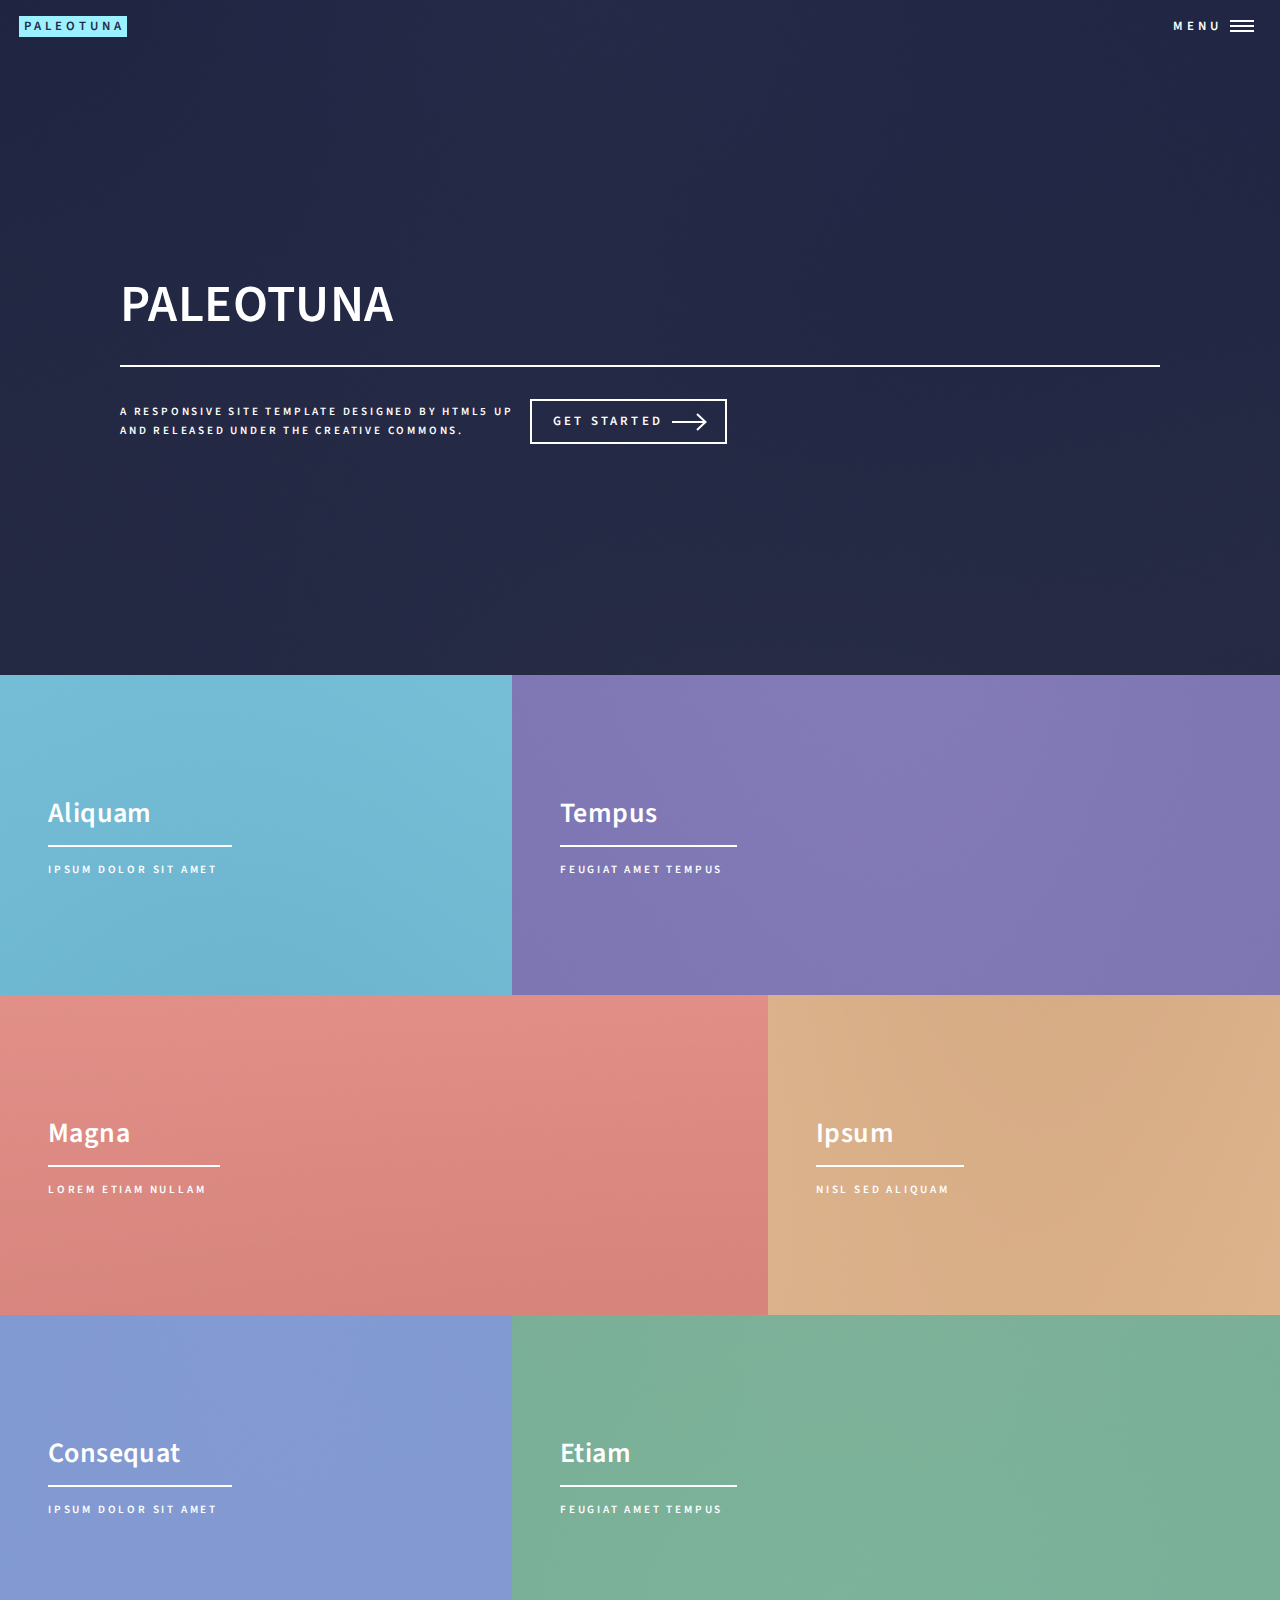
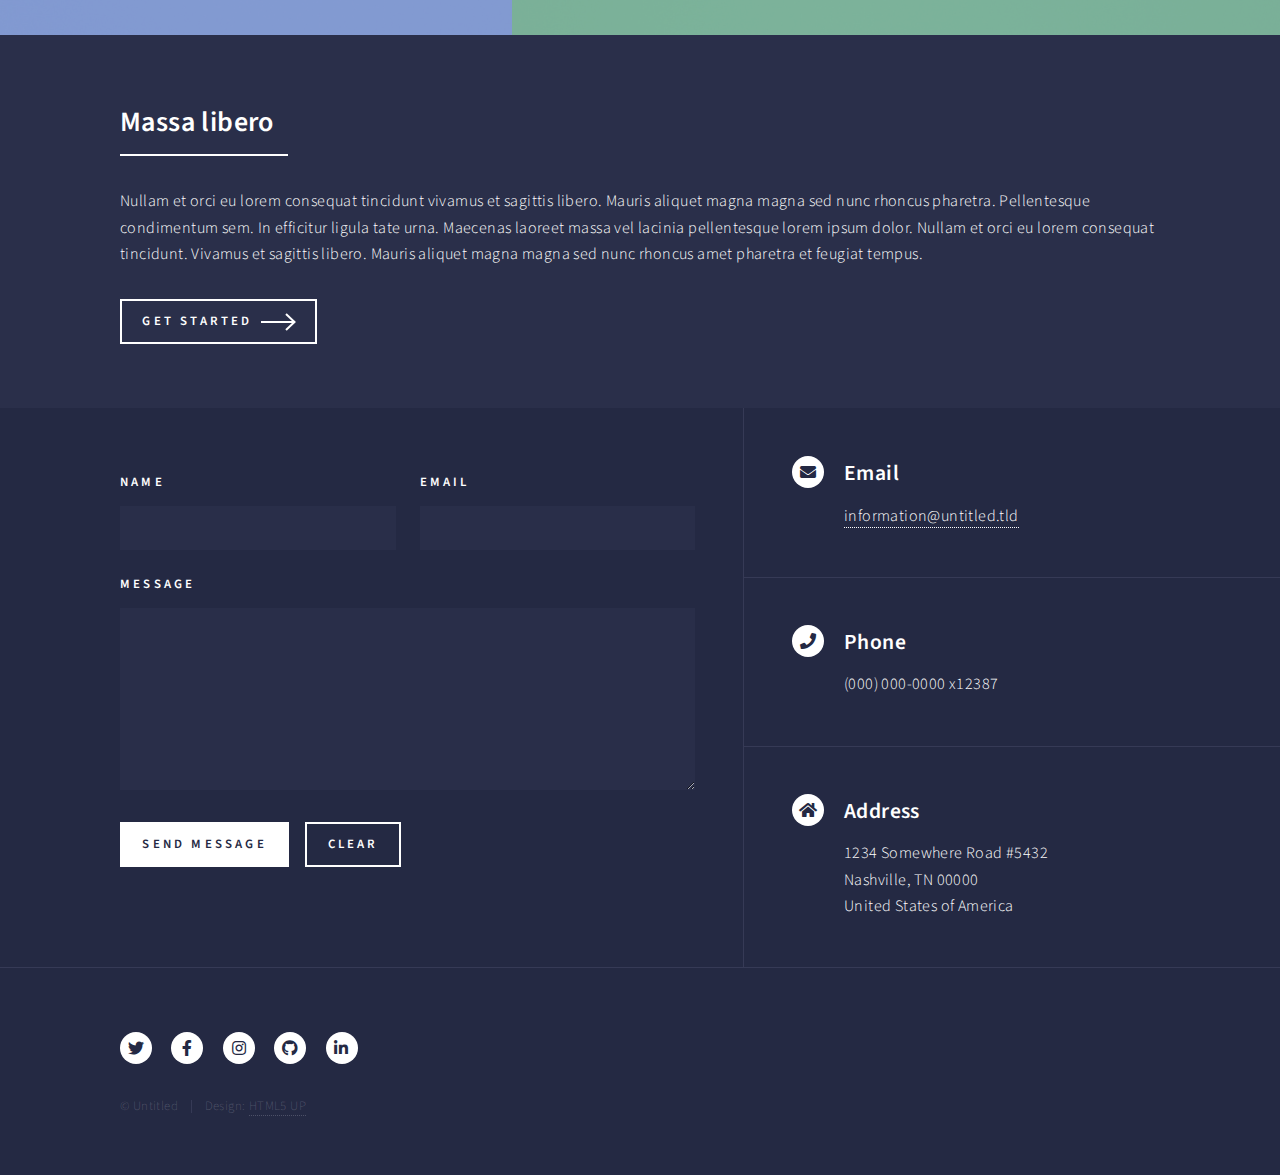
==== index.html @ f7eeaef0 "Init" ====
<!DOCTYPE HTML>
<!--
	Forty by HTML5 UP
	html5up.net | @ajlkn
	Free for personal and commercial use under the CCA 3.0 license (html5up.net/license)
-->
<html>
	<head>
		<title>Paleotuna</title>
		<meta charset="utf-8" />
		<meta name="viewport" content="width=device-width, initial-scale=1, user-scalable=no" />
		<link rel="stylesheet" href="assets/css/main.css" />
		<noscript><link rel="stylesheet" href="assets/css/noscript.css" /></noscript>
	</head>
	<body class="is-preload">

		<!-- Wrapper -->
			<div id="wrapper">

				<!-- Header -->
					<header id="header" class="alt">
						<a href="index.html" class="logo"><strong>Paleotuna</strong> </a>
						<nav>
							<a href="#menu">Menu</a>
						</nav>
					</header>

				<!-- Menu -->
					<nav id="menu">
						<ul class="links">
							<li><a href="index.html">Home</a></li>
							<li><a href="landing.html">Landing</a></li>
							<li><a href="generic.html">Generic</a></li>
							<li><a href="elements.html">Elements</a></li>
						</ul>
						<ul class="actions stacked">
							<li><a href="#" class="button primary fit">Get Started</a></li>
							<li><a href="#" class="button fit">Log In</a></li>
						</ul>
					</nav>

				<!-- Banner -->
					<section id="banner" class="major">
						<div class="inner">
							<header class="major">
								<h1>PALEOTUNA</h1>
							</header>
							<div class="content">
								<p>A responsive site template designed by HTML5 UP<br />
								and released under the Creative Commons.</p>
								<ul class="actions">
									<li><a href="#one" class="button next scrolly">Get Started</a></li>
								</ul>
							</div>
						</div>
					</section>

				<!-- Main -->
					<div id="main">

						<!-- One -->
							<section id="one" class="tiles">
								<article>
									<span class="image">
										<img src="images/pic01.jpg" alt="" />
									</span>
									<header class="major">
										<h3><a href="landing.html" class="link">Aliquam</a></h3>
										<p>Ipsum dolor sit amet</p>
									</header>
								</article>
								<article>
									<span class="image">
										<img src="images/pic02.jpg" alt="" />
									</span>
									<header class="major">
										<h3><a href="landing.html" class="link">Tempus</a></h3>
										<p>feugiat amet tempus</p>
									</header>
								</article>
								<article>
									<span class="image">
										<img src="images/pic03.jpg" alt="" />
									</span>
									<header class="major">
										<h3><a href="landing.html" class="link">Magna</a></h3>
										<p>Lorem etiam nullam</p>
									</header>
								</article>
								<article>
									<span class="image">
										<img src="images/pic04.jpg" alt="" />
									</span>
									<header class="major">
										<h3><a href="landing.html" class="link">Ipsum</a></h3>
										<p>Nisl sed aliquam</p>
									</header>
								</article>
								<article>
									<span class="image">
										<img src="images/pic05.jpg" alt="" />
									</span>
									<header class="major">
										<h3><a href="landing.html" class="link">Consequat</a></h3>
										<p>Ipsum dolor sit amet</p>
									</header>
								</article>
								<article>
									<span class="image">
										<img src="images/pic06.jpg" alt="" />
									</span>
									<header class="major">
										<h3><a href="landing.html" class="link">Etiam</a></h3>
										<p>Feugiat amet tempus</p>
									</header>
								</article>
							</section>

						<!-- Two -->
							<section id="two">
								<div class="inner">
									<header class="major">
										<h2>Massa libero</h2>
									</header>
									<p>Nullam et orci eu lorem consequat tincidunt vivamus et sagittis libero. Mauris aliquet magna magna sed nunc rhoncus pharetra. Pellentesque condimentum sem. In efficitur ligula tate urna. Maecenas laoreet massa vel lacinia pellentesque lorem ipsum dolor. Nullam et orci eu lorem consequat tincidunt. Vivamus et sagittis libero. Mauris aliquet magna magna sed nunc rhoncus amet pharetra et feugiat tempus.</p>
									<ul class="actions">
										<li><a href="landing.html" class="button next">Get Started</a></li>
									</ul>
								</div>
							</section>

					</div>

				<!-- Contact -->
					<section id="contact">
						<div class="inner">
							<section>
								<form method="post" action="#">
									<div class="fields">
										<div class="field half">
											<label for="name">Name</label>
											<input type="text" name="name" id="name" />
										</div>
										<div class="field half">
											<label for="email">Email</label>
											<input type="text" name="email" id="email" />
										</div>
										<div class="field">
											<label for="message">Message</label>
											<textarea name="message" id="message" rows="6"></textarea>
										</div>
									</div>
									<ul class="actions">
										<li><input type="submit" value="Send Message" class="primary" /></li>
										<li><input type="reset" value="Clear" /></li>
									</ul>
								</form>
							</section>
							<section class="split">
								<section>
									<div class="contact-method">
										<span class="icon solid alt fa-envelope"></span>
										<h3>Email</h3>
										<a href="#">information@untitled.tld</a>
									</div>
								</section>
								<section>
									<div class="contact-method">
										<span class="icon solid alt fa-phone"></span>
										<h3>Phone</h3>
										<span>(000) 000-0000 x12387</span>
									</div>
								</section>
								<section>
									<div class="contact-method">
										<span class="icon solid alt fa-home"></span>
										<h3>Address</h3>
										<span>1234 Somewhere Road #5432<br />
										Nashville, TN 00000<br />
										United States of America</span>
									</div>
								</section>
							</section>
						</div>
					</section>

				<!-- Footer -->
					<footer id="footer">
						<div class="inner">
							<ul class="icons">
								<li><a href="#" class="icon brands alt fa-twitter"><span class="label">Twitter</span></a></li>
								<li><a href="#" class="icon brands alt fa-facebook-f"><span class="label">Facebook</span></a></li>
								<li><a href="#" class="icon brands alt fa-instagram"><span class="label">Instagram</span></a></li>
								<li><a href="#" class="icon brands alt fa-github"><span class="label">GitHub</span></a></li>
								<li><a href="#" class="icon brands alt fa-linkedin-in"><span class="label">LinkedIn</span></a></li>
							</ul>
							<ul class="copyright">
								<li>&copy; Untitled</li><li>Design: <a href="https://html5up.net">HTML5 UP</a></li>
							</ul>
						</div>
					</footer>

			</div>

		<!-- Scripts -->
			<script src="assets/js/jquery.min.js"></script>
			<script src="assets/js/jquery.scrolly.min.js"></script>
			<script src="assets/js/jquery.scrollex.min.js"></script>
			<script src="assets/js/browser.min.js"></script>
			<script src="assets/js/breakpoints.min.js"></script>
			<script src="assets/js/util.js"></script>
			<script src="assets/js/main.js"></script>

	</body>
</html>
---- assets/css/main.css ----
@import url(fontawesome-all.min.css);
@import url("https://fonts.googleapis.com/css?family=Source+Sans+Pro:300,300italic,600,600italic");

/*
	Forty by HTML5 UP
	html5up.net | @ajlkn
	Free for personal and commercial use under the CCA 3.0 license (html5up.net/license)
*/

html, body, div, span, applet, object,
iframe, h1, h2, h3, h4, h5, h6, p, blockquote,
pre, a, abbr, acronym, address, big, cite,
code, del, dfn, em, img, ins, kbd, q, s, samp,
small, strike, strong, sub, sup, tt, var, b,
u, i, center, dl, dt, dd, ol, ul, li, fieldset,
form, label, legend, table, caption, tbody,
tfoot, thead, tr, th, td, article, aside,
canvas, details, embed, figure, figcaption,
footer, header, hgroup, menu, nav, output, ruby,
section, summary, time, mark, audio, video {
	margin: 0;
	padding: 0;
	border: 0;
	font-size: 100%;
	font: inherit;
	vertical-align: baseline;}

article, aside, details, figcaption, figure,
footer, header, hgroup, menu, nav, section {
	display: block;}

body {
	line-height: 1;
}

ol, ul {
	list-style: none;
}

blockquote, q {
	quotes: none;
}

	blockquote:before, blockquote:after, q:before, q:after {
		content: '';
		content: none;
	}

table {
	border-collapse: collapse;
	border-spacing: 0;
}

body {
	-webkit-text-size-adjust: none;
}

mark {
	background-color: transparent;
	color: inherit;
}

input::-moz-focus-inner {
	border: 0;
	padding: 0;
}

input, select, textarea {
	-moz-appearance: none;
	-webkit-appearance: none;
	-ms-appearance: none;
	appearance: none;
}

/* Basic */

	@-ms-viewport {
		width: device-width;
	}

	body {
		-ms-overflow-style: scrollbar;
	}

	@media screen and (max-width: 480px) {

		html, body {
			min-width: 320px;
		}

	}

	html {
		box-sizing: border-box;
	}

	*, *:before, *:after {
		box-sizing: inherit;
	}

	body {
		background: #242943;
	}

		body.is-preload *, body.is-preload *:before, body.is-preload *:after {
			-moz-animation: none !important;
			-webkit-animation: none !important;
			-ms-animation: none !important;
			animation: none !important;
			-moz-transition: none !important;
			-webkit-transition: none !important;
			-ms-transition: none !important;
			transition: none !important;
		}

/* Type */

	body, input, select, textarea {
		color: #ffffff;
		font-family: "Source Sans Pro", Helvetica, sans-serif;
		font-size: 17pt;
		font-weight: 300;
		letter-spacing: 0.025em;
		line-height: 1.65;
	}

		@media screen and (max-width: 1680px) {

			body, input, select, textarea {
				font-size: 14pt;
			}

		}

		@media screen and (max-width: 1280px) {

			body, input, select, textarea {
				font-size: 12pt;
			}

		}

		@media screen and (max-width: 360px) {

			body, input, select, textarea {
				font-size: 11pt;
			}

		}

	a {
		-moz-transition: color 0.2s ease-in-out, border-bottom-color 0.2s ease-in-out;
		-webkit-transition: color 0.2s ease-in-out, border-bottom-color 0.2s ease-in-out;
		-ms-transition: color 0.2s ease-in-out, border-bottom-color 0.2s ease-in-out;
		transition: color 0.2s ease-in-out, border-bottom-color 0.2s ease-in-out;
		border-bottom: dotted 1px;
		color: inherit;
		text-decoration: none;
	}

		a:hover {
			border-bottom-color: transparent;
			color: #9bf1ff !important;
		}

		a:active {
			color: #53e3fb !important;
		}

	strong, b {
		color: #ffffff;
		font-weight: 600;
	}

	em, i {
		font-style: italic;
	}

	p {
		margin: 0 0 2em 0;
	}

	h1, h2, h3, h4, h5, h6 {
		color: #ffffff;
		font-weight: 600;
		line-height: 1.65;
		margin: 0 0 1em 0;
	}

		h1 a, h2 a, h3 a, h4 a, h5 a, h6 a {
			color: inherit;
			border-bottom: 0;
		}

	h1 {
		font-size: 2.5em;
	}

	h2 {
		font-size: 1.75em;
	}

	h3 {
		font-size: 1.35em;
	}

	h4 {
		font-size: 1.1em;
	}

	h5 {
		font-size: 0.9em;
	}

	h6 {
		font-size: 0.7em;
	}

	@media screen and (max-width: 736px) {

		h1 {
			font-size: 2em;
		}

		h2 {
			font-size: 1.5em;
		}

		h3 {
			font-size: 1.25em;
		}

	}

	sub {
		font-size: 0.8em;
		position: relative;
		top: 0.5em;
	}

	sup {
		font-size: 0.8em;
		position: relative;
		top: -0.5em;
	}

	blockquote {
		border-left: solid 4px rgba(212, 212, 255, 0.1);
		font-style: italic;
		margin: 0 0 2em 0;
		padding: 0.5em 0 0.5em 2em;
	}

	code {
		background: rgba(212, 212, 255, 0.035);
		font-family: "Courier New", monospace;
		font-size: 0.9em;
		margin: 0 0.25em;
		padding: 0.25em 0.65em;
	}

	pre {
		-webkit-overflow-scrolling: touch;
		font-family: "Courier New", monospace;
		font-size: 0.9em;
		margin: 0 0 2em 0;
	}

		pre code {
			display: block;
			line-height: 1.75;
			padding: 1em 1.5em;
			overflow-x: auto;
		}

	hr {
		border: 0;
		border-bottom: solid 1px rgba(212, 212, 255, 0.1);
		margin: 2em 0;
	}

		hr.major {
			margin: 3em 0;
		}

	.align-left {
		text-align: left;
	}

	.align-center {
		text-align: center;
	}

	.align-right {
		text-align: right;
	}

/* Row */

	.row {
		display: flex;
		flex-wrap: wrap;
		box-sizing: border-box;
		align-items: stretch;
	}

		.row > * {
			box-sizing: border-box;
		}

		.row.gtr-uniform > * > :last-child {
			margin-bottom: 0;
		}

		.row.aln-left {
			justify-content: flex-start;
		}

		.row.aln-center {
			justify-content: center;
		}

		.row.aln-right {
			justify-content: flex-end;
		}

		.row.aln-top {
			align-items: flex-start;
		}

		.row.aln-middle {
			align-items: center;
		}

		.row.aln-bottom {
			align-items: flex-end;
		}

		.row > .imp {
			order: -1;
		}

		.row > .col-1 {
			width: 8.33333%;
		}

		.row > .off-1 {
			margin-left: 8.33333%;
		}

		.row > .col-2 {
			width: 16.66667%;
		}

		.row > .off-2 {
			margin-left: 16.66667%;
		}

		.row > .col-3 {
			width: 25%;
		}

		.row > .off-3 {
			margin-left: 25%;
		}

		.row > .col-4 {
			width: 33.33333%;
		}

		.row > .off-4 {
			margin-left: 33.33333%;
		}

		.row > .col-5 {
			width: 41.66667%;
		}

		.row > .off-5 {
			margin-left: 41.66667%;
		}

		.row > .col-6 {
			width: 50%;
		}

		.row > .off-6 {
			margin-left: 50%;
		}

		.row > .col-7 {
			width: 58.33333%;
		}

		.row > .off-7 {
			margin-left: 58.33333%;
		}

		.row > .col-8 {
			width: 66.66667%;
		}

		.row > .off-8 {
			margin-left: 66.66667%;
		}

		.row > .col-9 {
			width: 75%;
		}

		.row > .off-9 {
			margin-left: 75%;
		}

		.row > .col-10 {
			width: 83.33333%;
		}

		.row > .off-10 {
			margin-left: 83.33333%;
		}

		.row > .col-11 {
			width: 91.66667%;
		}

		.row > .off-11 {
			margin-left: 91.66667%;
		}

		.row > .col-12 {
			width: 100%;
		}

		.row > .off-12 {
			margin-left: 100%;
		}

		.row.gtr-0 {
			margin-top: 0;
			margin-left: 0em;
		}

			.row.gtr-0 > * {
				padding: 0 0 0 0em;
			}

			.row.gtr-0.gtr-uniform {
				margin-top: 0em;
			}

				.row.gtr-0.gtr-uniform > * {
					padding-top: 0em;
				}

		.row.gtr-25 {
			margin-top: 0;
			margin-left: -0.5em;
		}

			.row.gtr-25 > * {
				padding: 0 0 0 0.5em;
			}

			.row.gtr-25.gtr-uniform {
				margin-top: -0.5em;
			}

				.row.gtr-25.gtr-uniform > * {
					padding-top: 0.5em;
				}

		.row.gtr-50 {
			margin-top: 0;
			margin-left: -1em;
		}

			.row.gtr-50 > * {
				padding: 0 0 0 1em;
			}

			.row.gtr-50.gtr-uniform {
				margin-top: -1em;
			}

				.row.gtr-50.gtr-uniform > * {
					padding-top: 1em;
				}

		.row {
			margin-top: 0;
			margin-left: -2em;
		}

			.row > * {
				padding: 0 0 0 2em;
			}

			.row.gtr-uniform {
				margin-top: -2em;
			}

				.row.gtr-uniform > * {
					padding-top: 2em;
				}

		.row.gtr-150 {
			margin-top: 0;
			margin-left: -3em;
		}

			.row.gtr-150 > * {
				padding: 0 0 0 3em;
			}

			.row.gtr-150.gtr-uniform {
				margin-top: -3em;
			}

				.row.gtr-150.gtr-uniform > * {
					padding-top: 3em;
				}

		.row.gtr-200 {
			margin-top: 0;
			margin-left: -4em;
		}

			.row.gtr-200 > * {
				padding: 0 0 0 4em;
			}

			.row.gtr-200.gtr-uniform {
				margin-top: -4em;
			}

				.row.gtr-200.gtr-uniform > * {
					padding-top: 4em;
				}

		@media screen and (max-width: 1680px) {

			.row {
				display: flex;
				flex-wrap: wrap;
				box-sizing: border-box;
				align-items: stretch;
			}

				.row > * {
					box-sizing: border-box;
				}

				.row.gtr-uniform > * > :last-child {
					margin-bottom: 0;
				}

				.row.aln-left {
					justify-content: flex-start;
				}

				.row.aln-center {
					justify-content: center;
				}

				.row.aln-right {
					justify-content: flex-end;
				}

				.row.aln-top {
					align-items: flex-start;
				}

				.row.aln-middle {
					align-items: center;
				}

				.row.aln-bottom {
					align-items: flex-end;
				}

				.row > .imp-xlarge {
					order: -1;
				}

				.row > .col-1-xlarge {
					width: 8.33333%;
				}

				.row > .off-1-xlarge {
					margin-left: 8.33333%;
				}

				.row > .col-2-xlarge {
					width: 16.66667%;
				}

				.row > .off-2-xlarge {
					margin-left: 16.66667%;
				}

				.row > .col-3-xlarge {
					width: 25%;
				}

				.row > .off-3-xlarge {
					margin-left: 25%;
				}

				.row > .col-4-xlarge {
					width: 33.33333%;
				}

				.row > .off-4-xlarge {
					margin-left: 33.33333%;
				}

				.row > .col-5-xlarge {
					width: 41.66667%;
				}

				.row > .off-5-xlarge {
					margin-left: 41.66667%;
				}

				.row > .col-6-xlarge {
					width: 50%;
				}

				.row > .off-6-xlarge {
					margin-left: 50%;
				}

				.row > .col-7-xlarge {
					width: 58.33333%;
				}

				.row > .off-7-xlarge {
					margin-left: 58.33333%;
				}

				.row > .col-8-xlarge {
					width: 66.66667%;
				}

				.row > .off-8-xlarge {
					margin-left: 66.66667%;
				}

				.row > .col-9-xlarge {
					width: 75%;
				}

				.row > .off-9-xlarge {
					margin-left: 75%;
				}

				.row > .col-10-xlarge {
					width: 83.33333%;
				}

				.row > .off-10-xlarge {
					margin-left: 83.33333%;
				}

				.row > .col-11-xlarge {
					width: 91.66667%;
				}

				.row > .off-11-xlarge {
					margin-left: 91.66667%;
				}

				.row > .col-12-xlarge {
					width: 100%;
				}

				.row > .off-12-xlarge {
					margin-left: 100%;
				}

				.row.gtr-0 {
					margin-top: 0;
					margin-left: 0em;
				}

					.row.gtr-0 > * {
						padding: 0 0 0 0em;
					}

					.row.gtr-0.gtr-uniform {
						margin-top: 0em;
					}

						.row.gtr-0.gtr-uniform > * {
							padding-top: 0em;
						}

				.row.gtr-25 {
					margin-top: 0;
					margin-left: -0.5em;
				}

					.row.gtr-25 > * {
						padding: 0 0 0 0.5em;
					}

					.row.gtr-25.gtr-uniform {
						margin-top: -0.5em;
					}

						.row.gtr-25.gtr-uniform > * {
							padding-top: 0.5em;
						}

				.row.gtr-50 {
					margin-top: 0;
					margin-left: -1em;
				}

					.row.gtr-50 > * {
						padding: 0 0 0 1em;
					}

					.row.gtr-50.gtr-uniform {
						margin-top: -1em;
					}

						.row.gtr-50.gtr-uniform > * {
							padding-top: 1em;
						}

				.row {
					margin-top: 0;
					margin-left: -2em;
				}

					.row > * {
						padding: 0 0 0 2em;
					}

					.row.gtr-uniform {
						margin-top: -2em;
					}

						.row.gtr-uniform > * {
							padding-top: 2em;
						}

				.row.gtr-150 {
					margin-top: 0;
					margin-left: -3em;
				}

					.row.gtr-150 > * {
						padding: 0 0 0 3em;
					}

					.row.gtr-150.gtr-uniform {
						margin-top: -3em;
					}

						.row.gtr-150.gtr-uniform > * {
							padding-top: 3em;
						}

				.row.gtr-200 {
					margin-top: 0;
					margin-left: -4em;
				}

					.row.gtr-200 > * {
						padding: 0 0 0 4em;
					}

					.row.gtr-200.gtr-uniform {
						margin-top: -4em;
					}

						.row.gtr-200.gtr-uniform > * {
							padding-top: 4em;
						}

		}

		@media screen and (max-width: 1280px) {

			.row {
				display: flex;
				flex-wrap: wrap;
				box-sizing: border-box;
				align-items: stretch;
			}

				.row > * {
					box-sizing: border-box;
				}

				.row.gtr-uniform > * > :last-child {
					margin-bottom: 0;
				}

				.row.aln-left {
					justify-content: flex-start;
				}

				.row.aln-center {
					justify-content: center;
				}

				.row.aln-right {
					justify-content: flex-end;
				}

				.row.aln-top {
					align-items: flex-start;
				}

				.row.aln-middle {
					align-items: center;
				}

				.row.aln-bottom {
					align-items: flex-end;
				}

				.row > .imp-large {
					order: -1;
				}

				.row > .col-1-large {
					width: 8.33333%;
				}

				.row > .off-1-large {
					margin-left: 8.33333%;
				}

				.row > .col-2-large {
					width: 16.66667%;
				}

				.row > .off-2-large {
					margin-left: 16.66667%;
				}

				.row > .col-3-large {
					width: 25%;
				}

				.row > .off-3-large {
					margin-left: 25%;
				}

				.row > .col-4-large {
					width: 33.33333%;
				}

				.row > .off-4-large {
					margin-left: 33.33333%;
				}

				.row > .col-5-large {
					width: 41.66667%;
				}

				.row > .off-5-large {
					margin-left: 41.66667%;
				}

				.row > .col-6-large {
					width: 50%;
				}

				.row > .off-6-large {
					margin-left: 50%;
				}

				.row > .col-7-large {
					width: 58.33333%;
				}

				.row > .off-7-large {
					margin-left: 58.33333%;
				}

				.row > .col-8-large {
					width: 66.66667%;
				}

				.row > .off-8-large {
					margin-left: 66.66667%;
				}

				.row > .col-9-large {
					width: 75%;
				}

				.row > .off-9-large {
					margin-left: 75%;
				}

				.row > .col-10-large {
					width: 83.33333%;
				}

				.row > .off-10-large {
					margin-left: 83.33333%;
				}

				.row > .col-11-large {
					width: 91.66667%;
				}

				.row > .off-11-large {
					margin-left: 91.66667%;
				}

				.row > .col-12-large {
					width: 100%;
				}

				.row > .off-12-large {
					margin-left: 100%;
				}

				.row.gtr-0 {
					margin-top: 0;
					margin-left: 0em;
				}

					.row.gtr-0 > * {
						padding: 0 0 0 0em;
					}

					.row.gtr-0.gtr-uniform {
						margin-top: 0em;
					}

						.row.gtr-0.gtr-uniform > * {
							padding-top: 0em;
						}

				.row.gtr-25 {
					margin-top: 0;
					margin-left: -0.375em;
				}

					.row.gtr-25 > * {
						padding: 0 0 0 0.375em;
					}

					.row.gtr-25.gtr-uniform {
						margin-top: -0.375em;
					}

						.row.gtr-25.gtr-uniform > * {
							padding-top: 0.375em;
						}

				.row.gtr-50 {
					margin-top: 0;
					margin-left: -0.75em;
				}

					.row.gtr-50 > * {
						padding: 0 0 0 0.75em;
					}

					.row.gtr-50.gtr-uniform {
						margin-top: -0.75em;
					}

						.row.gtr-50.gtr-uniform > * {
							padding-top: 0.75em;
						}

				.row {
					margin-top: 0;
					margin-left: -1.5em;
				}

					.row > * {
						padding: 0 0 0 1.5em;
					}

					.row.gtr-uniform {
						margin-top: -1.5em;
					}

						.row.gtr-uniform > * {
							padding-top: 1.5em;
						}

				.row.gtr-150 {
					margin-top: 0;
					margin-left: -2.25em;
				}

					.row.gtr-150 > * {
						padding: 0 0 0 2.25em;
					}

					.row.gtr-150.gtr-uniform {
						margin-top: -2.25em;
					}

						.row.gtr-150.gtr-uniform > * {
							padding-top: 2.25em;
						}

				.row.gtr-200 {
					margin-top: 0;
					margin-left: -3em;
				}

					.row.gtr-200 > * {
						padding: 0 0 0 3em;
					}

					.row.gtr-200.gtr-uniform {
						margin-top: -3em;
					}

						.row.gtr-200.gtr-uniform > * {
							padding-top: 3em;
						}

		}

		@media screen and (max-width: 980px) {

			.row {
				display: flex;
				flex-wrap: wrap;
				box-sizing: border-box;
				align-items: stretch;
			}

				.row > * {
					box-sizing: border-box;
				}

				.row.gtr-uniform > * > :last-child {
					margin-bottom: 0;
				}

				.row.aln-left {
					justify-content: flex-start;
				}

				.row.aln-center {
					justify-content: center;
				}

				.row.aln-right {
					justify-content: flex-end;
				}

				.row.aln-top {
					align-items: flex-start;
				}

				.row.aln-middle {
					align-items: center;
				}

				.row.aln-bottom {
					align-items: flex-end;
				}

				.row > .imp-medium {
					order: -1;
				}

				.row > .col-1-medium {
					width: 8.33333%;
				}

				.row > .off-1-medium {
					margin-left: 8.33333%;
				}

				.row > .col-2-medium {
					width: 16.66667%;
				}

				.row > .off-2-medium {
					margin-left: 16.66667%;
				}

				.row > .col-3-medium {
					width: 25%;
				}

				.row > .off-3-medium {
					margin-left: 25%;
				}

				.row > .col-4-medium {
					width: 33.33333%;
				}

				.row > .off-4-medium {
					margin-left: 33.33333%;
				}

				.row > .col-5-medium {
					width: 41.66667%;
				}

				.row > .off-5-medium {
					margin-left: 41.66667%;
				}

				.row > .col-6-medium {
					width: 50%;
				}

				.row > .off-6-medium {
					margin-left: 50%;
				}

				.row > .col-7-medium {
					width: 58.33333%;
				}

				.row > .off-7-medium {
					margin-left: 58.33333%;
				}

				.row > .col-8-medium {
					width: 66.66667%;
				}

				.row > .off-8-medium {
					margin-left: 66.66667%;
				}

				.row > .col-9-medium {
					width: 75%;
				}

				.row > .off-9-medium {
					margin-left: 75%;
				}

				.row > .col-10-medium {
					width: 83.33333%;
				}

				.row > .off-10-medium {
					margin-left: 83.33333%;
				}

				.row > .col-11-medium {
					width: 91.66667%;
				}

				.row > .off-11-medium {
					margin-left: 91.66667%;
				}

				.row > .col-12-medium {
					width: 100%;
				}

				.row > .off-12-medium {
					margin-left: 100%;
				}

				.row.gtr-0 {
					margin-top: 0;
					margin-left: 0em;
				}

					.row.gtr-0 > * {
						padding: 0 0 0 0em;
					}

					.row.gtr-0.gtr-uniform {
						margin-top: 0em;
					}

						.row.gtr-0.gtr-uniform > * {
							padding-top: 0em;
						}

				.row.gtr-25 {
					margin-top: 0;
					margin-left: -0.375em;
				}

					.row.gtr-25 > * {
						padding: 0 0 0 0.375em;
					}

					.row.gtr-25.gtr-uniform {
						margin-top: -0.375em;
					}

						.row.gtr-25.gtr-uniform > * {
							padding-top: 0.375em;
						}

				.row.gtr-50 {
					margin-top: 0;
					margin-left: -0.75em;
				}

					.row.gtr-50 > * {
						padding: 0 0 0 0.75em;
					}

					.row.gtr-50.gtr-uniform {
						margin-top: -0.75em;
					}

						.row.gtr-50.gtr-uniform > * {
							padding-top: 0.75em;
						}

				.row {
					margin-top: 0;
					margin-left: -1.5em;
				}

					.row > * {
						padding: 0 0 0 1.5em;
					}

					.row.gtr-uniform {
						margin-top: -1.5em;
					}

						.row.gtr-uniform > * {
							padding-top: 1.5em;
						}

				.row.gtr-150 {
					margin-top: 0;
					margin-left: -2.25em;
				}

					.row.gtr-150 > * {
						padding: 0 0 0 2.25em;
					}

					.row.gtr-150.gtr-uniform {
						margin-top: -2.25em;
					}

						.row.gtr-150.gtr-uniform > * {
							padding-top: 2.25em;
						}

				.row.gtr-200 {
					margin-top: 0;
					margin-left: -3em;
				}

					.row.gtr-200 > * {
						padding: 0 0 0 3em;
					}

					.row.gtr-200.gtr-uniform {
						margin-top: -3em;
					}

						.row.gtr-200.gtr-uniform > * {
							padding-top: 3em;
						}

		}

		@media screen and (max-width: 736px) {

			.row {
				display: flex;
				flex-wrap: wrap;
				box-sizing: border-box;
				align-items: stretch;
			}

				.row > * {
					box-sizing: border-box;
				}

				.row.gtr-uniform > * > :last-child {
					margin-bottom: 0;
				}

				.row.aln-left {
					justify-content: flex-start;
				}

				.row.aln-center {
					justify-content: center;
				}

				.row.aln-right {
					justify-content: flex-end;
				}

				.row.aln-top {
					align-items: flex-start;
				}

				.row.aln-middle {
					align-items: center;
				}

				.row.aln-bottom {
					align-items: flex-end;
				}

				.row > .imp-small {
					order: -1;
				}

				.row > .col-1-small {
					width: 8.33333%;
				}

				.row > .off-1-small {
					margin-left: 8.33333%;
				}

				.row > .col-2-small {
					width: 16.66667%;
				}

				.row > .off-2-small {
					margin-left: 16.66667%;
				}

				.row > .col-3-small {
					width: 25%;
				}

				.row > .off-3-small {
					margin-left: 25%;
				}

				.row > .col-4-small {
					width: 33.33333%;
				}

				.row > .off-4-small {
					margin-left: 33.33333%;
				}

				.row > .col-5-small {
					width: 41.66667%;
				}

				.row > .off-5-small {
					margin-left: 41.66667%;
				}

				.row > .col-6-small {
					width: 50%;
				}

				.row > .off-6-small {
					margin-left: 50%;
				}

				.row > .col-7-small {
					width: 58.33333%;
				}

				.row > .off-7-small {
					margin-left: 58.33333%;
				}

				.row > .col-8-small {
					width: 66.66667%;
				}

				.row > .off-8-small {
					margin-left: 66.66667%;
				}

				.row > .col-9-small {
					width: 75%;
				}

				.row > .off-9-small {
					margin-left: 75%;
				}

				.row > .col-10-small {
					width: 83.33333%;
				}

				.row > .off-10-small {
					margin-left: 83.33333%;
				}

				.row > .col-11-small {
					width: 91.66667%;
				}

				.row > .off-11-small {
					margin-left: 91.66667%;
				}

				.row > .col-12-small {
					width: 100%;
				}

				.row > .off-12-small {
					margin-left: 100%;
				}

				.row.gtr-0 {
					margin-top: 0;
					margin-left: 0em;
				}

					.row.gtr-0 > * {
						padding: 0 0 0 0em;
					}

					.row.gtr-0.gtr-uniform {
						margin-top: 0em;
					}

						.row.gtr-0.gtr-uniform > * {
							padding-top: 0em;
						}

				.row.gtr-25 {
					margin-top: 0;
					margin-left: -0.3125em;
				}

					.row.gtr-25 > * {
						padding: 0 0 0 0.3125em;
					}

					.row.gtr-25.gtr-uniform {
						margin-top: -0.3125em;
					}

						.row.gtr-25.gtr-uniform > * {
							padding-top: 0.3125em;
						}

				.row.gtr-50 {
					margin-top: 0;
					margin-left: -0.625em;
				}

					.row.gtr-50 > * {
						padding: 0 0 0 0.625em;
					}

					.row.gtr-50.gtr-uniform {
						margin-top: -0.625em;
					}

						.row.gtr-50.gtr-uniform > * {
							padding-top: 0.625em;
						}

				.row {
					margin-top: 0;
					margin-left: -1.25em;
				}

					.row > * {
						padding: 0 0 0 1.25em;
					}

					.row.gtr-uniform {
						margin-top: -1.25em;
					}

						.row.gtr-uniform > * {
							padding-top: 1.25em;
						}

				.row.gtr-150 {
					margin-top: 0;
					margin-left: -1.875em;
				}

					.row.gtr-150 > * {
						padding: 0 0 0 1.875em;
					}

					.row.gtr-150.gtr-uniform {
						margin-top: -1.875em;
					}

						.row.gtr-150.gtr-uniform > * {
							padding-top: 1.875em;
						}

				.row.gtr-200 {
					margin-top: 0;
					margin-left: -2.5em;
				}

					.row.gtr-200 > * {
						padding: 0 0 0 2.5em;
					}

					.row.gtr-200.gtr-uniform {
						margin-top: -2.5em;
					}

						.row.gtr-200.gtr-uniform > * {
							padding-top: 2.5em;
						}

		}

		@media screen and (max-width: 480px) {

			.row {
				display: flex;
				flex-wrap: wrap;
				box-sizing: border-box;
				align-items: stretch;
			}

				.row > * {
					box-sizing: border-box;
				}

				.row.gtr-uniform > * > :last-child {
					margin-bottom: 0;
				}

				.row.aln-left {
					justify-content: flex-start;
				}

				.row.aln-center {
					justify-content: center;
				}

				.row.aln-right {
					justify-content: flex-end;
				}

				.row.aln-top {
					align-items: flex-start;
				}

				.row.aln-middle {
					align-items: center;
				}

				.row.aln-bottom {
					align-items: flex-end;
				}

				.row > .imp-xsmall {
					order: -1;
				}

				.row > .col-1-xsmall {
					width: 8.33333%;
				}

				.row > .off-1-xsmall {
					margin-left: 8.33333%;
				}

				.row > .col-2-xsmall {
					width: 16.66667%;
				}

				.row > .off-2-xsmall {
					margin-left: 16.66667%;
				}

				.row > .col-3-xsmall {
					width: 25%;
				}

				.row > .off-3-xsmall {
					margin-left: 25%;
				}

				.row > .col-4-xsmall {
					width: 33.33333%;
				}

				.row > .off-4-xsmall {
					margin-left: 33.33333%;
				}

				.row > .col-5-xsmall {
					width: 41.66667%;
				}

				.row > .off-5-xsmall {
					margin-left: 41.66667%;
				}

				.row > .col-6-xsmall {
					width: 50%;
				}

				.row > .off-6-xsmall {
					margin-left: 50%;
				}

				.row > .col-7-xsmall {
					width: 58.33333%;
				}

				.row > .off-7-xsmall {
					margin-left: 58.33333%;
				}

				.row > .col-8-xsmall {
					width: 66.66667%;
				}

				.row > .off-8-xsmall {
					margin-left: 66.66667%;
				}

				.row > .col-9-xsmall {
					width: 75%;
				}

				.row > .off-9-xsmall {
					margin-left: 75%;
				}

				.row > .col-10-xsmall {
					width: 83.33333%;
				}

				.row > .off-10-xsmall {
					margin-left: 83.33333%;
				}

				.row > .col-11-xsmall {
					width: 91.66667%;
				}

				.row > .off-11-xsmall {
					margin-left: 91.66667%;
				}

				.row > .col-12-xsmall {
					width: 100%;
				}

				.row > .off-12-xsmall {
					margin-left: 100%;
				}

				.row.gtr-0 {
					margin-top: 0;
					margin-left: 0em;
				}

					.row.gtr-0 > * {
						padding: 0 0 0 0em;
					}

					.row.gtr-0.gtr-uniform {
						margin-top: 0em;
					}

						.row.gtr-0.gtr-uniform > * {
							padding-top: 0em;
						}

				.row.gtr-25 {
					margin-top: 0;
					margin-left: -0.3125em;
				}

					.row.gtr-25 > * {
						padding: 0 0 0 0.3125em;
					}

					.row.gtr-25.gtr-uniform {
						margin-top: -0.3125em;
					}

						.row.gtr-25.gtr-uniform > * {
							padding-top: 0.3125em;
						}

				.row.gtr-50 {
					margin-top: 0;
					margin-left: -0.625em;
				}

					.row.gtr-50 > * {
						padding: 0 0 0 0.625em;
					}

					.row.gtr-50.gtr-uniform {
						margin-top: -0.625em;
					}

						.row.gtr-50.gtr-uniform > * {
							padding-top: 0.625em;
						}

				.row {
					margin-top: 0;
					margin-left: -1.25em;
				}

					.row > * {
						padding: 0 0 0 1.25em;
					}

					.row.gtr-uniform {
						margin-top: -1.25em;
					}

						.row.gtr-uniform > * {
							padding-top: 1.25em;
						}

				.row.gtr-150 {
					margin-top: 0;
					margin-left: -1.875em;
				}

					.row.gtr-150 > * {
						padding: 0 0 0 1.875em;
					}

					.row.gtr-150.gtr-uniform {
						margin-top: -1.875em;
					}

						.row.gtr-150.gtr-uniform > * {
							padding-top: 1.875em;
						}

				.row.gtr-200 {
					margin-top: 0;
					margin-left: -2.5em;
				}

					.row.gtr-200 > * {
						padding: 0 0 0 2.5em;
					}

					.row.gtr-200.gtr-uniform {
						margin-top: -2.5em;
					}

						.row.gtr-200.gtr-uniform > * {
							padding-top: 2.5em;
						}

		}

/* Section/Article */

	section.special, article.special {
		text-align: center;
	}

	header.major {
		width: -moz-max-content;
		width: -webkit-max-content;
		width: -ms-max-content;
		width: max-content;
		margin-bottom: 2em;
	}

		header.major > :first-child {
			margin-bottom: 0;
			width: calc(100% + 0.5em);
		}

			header.major > :first-child:after {
				content: '';
				background-color: #ffffff;
				display: block;
				height: 2px;
				margin: 0.325em 0 0.5em 0;
				width: 100%;
			}

		header.major > p {
			font-size: 0.7em;
			font-weight: 600;
			letter-spacing: 0.25em;
			margin-bottom: 0;
			text-transform: uppercase;
		}

		body.is-ie header.major > :first-child:after {
			max-width: 9em;
		}

		body.is-ie header.major > h1:after {
			max-width: 100% !important;
		}

	@media screen and (max-width: 736px) {

		header.major > p br {
			display: none;
		}

	}

/* Form */

	form {
		margin: 0 0 2em 0;
	}

		form > :last-child {
			margin-bottom: 0;
		}

		form > .fields {
			display: -moz-flex;
			display: -webkit-flex;
			display: -ms-flex;
			display: flex;
			-moz-flex-wrap: wrap;
			-webkit-flex-wrap: wrap;
			-ms-flex-wrap: wrap;
			flex-wrap: wrap;
			width: calc(100% + 3em);
			margin: -1.5em 0 2em -1.5em;
		}

			form > .fields > .field {
				-moz-flex-grow: 0;
				-webkit-flex-grow: 0;
				-ms-flex-grow: 0;
				flex-grow: 0;
				-moz-flex-shrink: 0;
				-webkit-flex-shrink: 0;
				-ms-flex-shrink: 0;
				flex-shrink: 0;
				padding: 1.5em 0 0 1.5em;
				width: calc(100% - 1.5em);
			}

				form > .fields > .field.half {
					width: calc(50% - 0.75em);
				}

				form > .fields > .field.third {
					width: calc(100%/3 - 0.5em);
				}

				form > .fields > .field.quarter {
					width: calc(25% - 0.375em);
				}

		@media screen and (max-width: 480px) {

			form > .fields {
				width: calc(100% + 3em);
				margin: -1.5em 0 2em -1.5em;
			}

				form > .fields > .field {
					padding: 1.5em 0 0 1.5em;
					width: calc(100% - 1.5em);
				}

					form > .fields > .field.half {
						width: calc(100% - 1.5em);
					}

					form > .fields > .field.third {
						width: calc(100% - 1.5em);
					}

					form > .fields > .field.quarter {
						width: calc(100% - 1.5em);
					}

		}

	label {
		color: #ffffff;
		display: block;
		font-size: 0.8em;
		font-weight: 600;
		letter-spacing: 0.25em;
		margin: 0 0 1em 0;
		text-transform: uppercase;
	}

	input[type="text"],
	input[type="password"],
	input[type="email"],
	input[type="tel"],
	input[type="search"],
	input[type="url"],
	select,
	textarea {
		-moz-appearance: none;
		-webkit-appearance: none;
		-ms-appearance: none;
		appearance: none;
		background: rgba(212, 212, 255, 0.035);
		border: none;
		border-radius: 0;
		color: inherit;
		display: block;
		outline: 0;
		padding: 0 1em;
		text-decoration: none;
		width: 100%;
	}

		input[type="text"]:invalid,
		input[type="password"]:invalid,
		input[type="email"]:invalid,
		input[type="tel"]:invalid,
		input[type="search"]:invalid,
		input[type="url"]:invalid,
		select:invalid,
		textarea:invalid {
			box-shadow: none;
		}

		input[type="text"]:focus,
		input[type="password"]:focus,
		input[type="email"]:focus,
		input[type="tel"]:focus,
		input[type="search"]:focus,
		input[type="url"]:focus,
		select:focus,
		textarea:focus {
			border-color: #9bf1ff;
			box-shadow: 0 0 0 2px #9bf1ff;
		}

	select {
		background-image: url("data:image/svg+xml;charset=utf8,%3Csvg xmlns='http://www.w3.org/2000/svg' width='40' height='40' preserveAspectRatio='none' viewBox='0 0 40 40'%3E%3Cpath d='M9.4,12.3l10.4,10.4l10.4-10.4c0.2-0.2,0.5-0.4,0.9-0.4c0.3,0,0.6,0.1,0.9,0.4l3.3,3.3c0.2,0.2,0.4,0.5,0.4,0.9 c0,0.4-0.1,0.6-0.4,0.9L20.7,31.9c-0.2,0.2-0.5,0.4-0.9,0.4c-0.3,0-0.6-0.1-0.9-0.4L4.3,17.3c-0.2-0.2-0.4-0.5-0.4-0.9 c0-0.4,0.1-0.6,0.4-0.9l3.3-3.3c0.2-0.2,0.5-0.4,0.9-0.4S9.1,12.1,9.4,12.3z' fill='rgba(212, 212, 255, 0.1)' /%3E%3C/svg%3E");
		background-size: 1.25rem;
		background-repeat: no-repeat;
		background-position: calc(100% - 1rem) center;
		height: 2.75em;
		padding-right: 2.75em;
		text-overflow: ellipsis;
	}

		select option {
			color: #ffffff;
			background: #242943;
		}

		select:focus::-ms-value {
			background-color: transparent;
		}

		select::-ms-expand {
			display: none;
		}

	input[type="text"],
	input[type="password"],
	input[type="email"],
	input[type="tel"],
	input[type="search"],
	input[type="url"],
	select {
		height: 2.75em;
	}

	textarea {
		padding: 0.75em 1em;
	}

	input[type="checkbox"],
	input[type="radio"] {
		-moz-appearance: none;
		-webkit-appearance: none;
		-ms-appearance: none;
		appearance: none;
		display: block;
		float: left;
		margin-right: -2em;
		opacity: 0;
		width: 1em;
		z-index: -1;
	}

		input[type="checkbox"] + label,
		input[type="radio"] + label {
			text-decoration: none;
			color: #ffffff;
			cursor: pointer;
			display: inline-block;
			font-weight: 300;
			padding-left: 2.65em;
			padding-right: 0.75em;
			position: relative;
		}

			input[type="checkbox"] + label:before,
			input[type="radio"] + label:before {
				-moz-osx-font-smoothing: grayscale;
				-webkit-font-smoothing: antialiased;
				display: inline-block;
				font-style: normal;
				font-variant: normal;
				text-rendering: auto;
				line-height: 1;
				text-transform: none !important;
				font-family: 'Font Awesome 5 Free';
				font-weight: 900;
			}

			input[type="checkbox"] + label:before,
			input[type="radio"] + label:before {
				background: rgba(212, 212, 255, 0.035);
				content: '';
				display: inline-block;
				font-size: 0.8em;
				height: 2.0625em;
				left: 0;
				letter-spacing: 0;
				line-height: 2.0625em;
				position: absolute;
				text-align: center;
				top: 0;
				width: 2.0625em;
			}

		input[type="checkbox"]:checked + label:before,
		input[type="radio"]:checked + label:before {
			background: #ffffff;
			border-color: #9bf1ff;
			content: '\f00c';
			color: #242943;
		}

		input[type="checkbox"]:focus + label:before,
		input[type="radio"]:focus + label:before {
			box-shadow: 0 0 0 2px #9bf1ff;
		}

	input[type="radio"] + label:before {
		border-radius: 100%;
	}

	::-webkit-input-placeholder {
		color: rgba(244, 244, 255, 0.2) !important;
		opacity: 1.0;
	}

	:-moz-placeholder {
		color: rgba(244, 244, 255, 0.2) !important;
		opacity: 1.0;
	}

	::-moz-placeholder {
		color: rgba(244, 244, 255, 0.2) !important;
		opacity: 1.0;
	}

	:-ms-input-placeholder {
		color: rgba(244, 244, 255, 0.2) !important;
		opacity: 1.0;
	}

/* Box */

	.box {
		border: solid 1px rgba(212, 212, 255, 0.1);
		margin-bottom: 2em;
		padding: 1.5em;
	}

		.box > :last-child,
		.box > :last-child > :last-child,
		.box > :last-child > :last-child > :last-child {
			margin-bottom: 0;
		}

		.box.alt {
			border: 0;
			border-radius: 0;
			padding: 0;
		}

/* Icon */

	.icon {
		text-decoration: none;
		border-bottom: none;
		position: relative;
	}

		.icon:before {
			-moz-osx-font-smoothing: grayscale;
			-webkit-font-smoothing: antialiased;
			display: inline-block;
			font-style: normal;
			font-variant: normal;
			text-rendering: auto;
			line-height: 1;
			text-transform: none !important;
			font-family: 'Font Awesome 5 Free';
			font-weight: 400;
		}

		.icon > .label {
			display: none;
		}

		.icon:before {
			line-height: inherit;
		}

		.icon.solid:before {
			font-weight: 900;
		}

		.icon.brands:before {
			font-family: 'Font Awesome 5 Brands';
		}

		.icon.alt:before {
			background-color: #ffffff;
			border-radius: 100%;
			color: #242943;
			display: inline-block;
			height: 2em;
			line-height: 2em;
			text-align: center;
			width: 2em;
		}

	a.icon.alt:before {
		-moz-transition: background-color 0.2s ease-in-out;
		-webkit-transition: background-color 0.2s ease-in-out;
		-ms-transition: background-color 0.2s ease-in-out;
		transition: background-color 0.2s ease-in-out;
	}

	a.icon.alt:hover:before {
		background-color: #6fc3df;
	}

	a.icon.alt:active:before {
		background-color: #37a6cb;
	}

/* Image */

	.image {
		border: 0;
		display: inline-block;
		position: relative;
	}

		.image img {
			display: block;
		}

		.image.left, .image.right {
			max-width: 30%;
		}

			.image.left img, .image.right img {
				width: 100%;
			}

		.image.left {
			float: left;
			margin: 0 1.5em 1.25em 0;
			top: 0.25em;
		}

		.image.right {
			float: right;
			margin: 0 0 1.25em 1.5em;
			top: 0.25em;
		}

		.image.fit {
			display: block;
			margin: 0 0 2em 0;
			width: 100%;
		}

			.image.fit img {
				width: 100%;
			}

		.image.main {
			display: block;
			margin: 2.5em 0;
			width: 100%;
		}

			.image.main img {
				width: 100%;
			}

			@media screen and (max-width: 736px) {

				.image.main {
					margin: 1.5em 0;
				}

			}

/* List */

	ol {
		list-style: decimal;
		margin: 0 0 2em 0;
		padding-left: 1.25em;
	}

		ol li {
			padding-left: 0.25em;
		}

	ul {
		list-style: disc;
		margin: 0 0 2em 0;
		padding-left: 1em;
	}

		ul li {
			padding-left: 0.5em;
		}

		ul.alt {
			list-style: none;
			padding-left: 0;
		}

			ul.alt li {
				border-top: solid 1px rgba(212, 212, 255, 0.1);
				padding: 0.5em 0;
			}

				ul.alt li:first-child {
					border-top: 0;
					padding-top: 0;
				}

	dl {
		margin: 0 0 2em 0;
	}

		dl dt {
			display: block;
			font-weight: 600;
			margin: 0 0 1em 0;
		}

		dl dd {
			margin-left: 2em;
		}

/* Actions */

	ul.actions {
		display: -moz-flex;
		display: -webkit-flex;
		display: -ms-flex;
		display: flex;
		cursor: default;
		list-style: none;
		margin-left: -1em;
		padding-left: 0;
	}

		ul.actions li {
			padding: 0 0 0 1em;
			vertical-align: middle;
		}

		ul.actions.special {
			-moz-justify-content: center;
			-webkit-justify-content: center;
			-ms-justify-content: center;
			justify-content: center;
			width: 100%;
			margin-left: 0;
		}

			ul.actions.special li:first-child {
				padding-left: 0;
			}

		ul.actions.stacked {
			-moz-flex-direction: column;
			-webkit-flex-direction: column;
			-ms-flex-direction: column;
			flex-direction: column;
			margin-left: 0;
		}

			ul.actions.stacked li {
				padding: 1.3em 0 0 0;
			}

				ul.actions.stacked li:first-child {
					padding-top: 0;
				}

		ul.actions.fit {
			width: calc(100% + 1em);
		}

			ul.actions.fit li {
				-moz-flex-grow: 1;
				-webkit-flex-grow: 1;
				-ms-flex-grow: 1;
				flex-grow: 1;
				-moz-flex-shrink: 1;
				-webkit-flex-shrink: 1;
				-ms-flex-shrink: 1;
				flex-shrink: 1;
				width: 100%;
			}

				ul.actions.fit li > * {
					width: 100%;
				}

			ul.actions.fit.stacked {
				width: 100%;
			}

/* Icons */

	ul.icons {
		cursor: default;
		list-style: none;
		padding-left: 0;
	}

		ul.icons li {
			display: inline-block;
			padding: 0 1em 0 0;
		}

			ul.icons li:last-child {
				padding-right: 0;
			}

		@media screen and (max-width: 736px) {

			ul.icons li {
				padding: 0 0.75em 0 0;
			}

		}

/* Pagination */

	ul.pagination {
		cursor: default;
		list-style: none;
		padding-left: 0;
	}

		ul.pagination li {
			display: inline-block;
			padding-left: 0;
			vertical-align: middle;
		}

			ul.pagination li > .page {
				-moz-transition: background-color 0.2s ease-in-out, color 0.2s ease-in-out;
				-webkit-transition: background-color 0.2s ease-in-out, color 0.2s ease-in-out;
				-ms-transition: background-color 0.2s ease-in-out, color 0.2s ease-in-out;
				transition: background-color 0.2s ease-in-out, color 0.2s ease-in-out;
				border-bottom: 0;
				display: inline-block;
				font-size: 0.8em;
				font-weight: 600;
				height: 1.5em;
				line-height: 1.5em;
				margin: 0 0.125em;
				min-width: 1.5em;
				padding: 0 0.5em;
				text-align: center;
			}

				ul.pagination li > .page.active {
					background-color: #ffffff;
					color: #242943;
				}

					ul.pagination li > .page.active:hover {
						background-color: #9bf1ff;
						color: #242943 !important;
					}

					ul.pagination li > .page.active:active {
						background-color: #53e3fb;
					}

			ul.pagination li:first-child {
				padding-right: 0.75em;
			}

			ul.pagination li:last-child {
				padding-left: 0.75em;
			}

		@media screen and (max-width: 480px) {

			ul.pagination li:nth-child(n+2):nth-last-child(n+2) {
				display: none;
			}

			ul.pagination li:first-child {
				padding-right: 0;
			}

		}

/* Table */

	.table-wrapper {
		-webkit-overflow-scrolling: touch;
		overflow-x: auto;
	}

	table {
		margin: 0 0 2em 0;
		width: 100%;
	}

		table tbody tr {
			border: solid 1px rgba(212, 212, 255, 0.1);
			border-left: 0;
			border-right: 0;
		}

			table tbody tr:nth-child(2n + 1) {
				background-color: rgba(212, 212, 255, 0.035);
			}

		table td {
			padding: 0.75em 0.75em;
		}

		table th {
			color: #ffffff;
			font-size: 0.9em;
			font-weight: 600;
			padding: 0 0.75em 0.75em 0.75em;
			text-align: left;
		}

		table thead {
			border-bottom: solid 2px rgba(212, 212, 255, 0.1);
		}

		table tfoot {
			border-top: solid 2px rgba(212, 212, 255, 0.1);
		}

		table.alt {
			border-collapse: separate;
		}

			table.alt tbody tr td {
				border: solid 1px rgba(212, 212, 255, 0.1);
				border-left-width: 0;
				border-top-width: 0;
			}

				table.alt tbody tr td:first-child {
					border-left-width: 1px;
				}

			table.alt tbody tr:first-child td {
				border-top-width: 1px;
			}

			table.alt thead {
				border-bottom: 0;
			}

			table.alt tfoot {
				border-top: 0;
			}

/* Button */

	input[type="submit"],
	input[type="reset"],
	input[type="button"],
	button,
	.button {
		-moz-appearance: none;
		-webkit-appearance: none;
		-ms-appearance: none;
		appearance: none;
		-moz-transition: background-color 0.2s ease-in-out, box-shadow 0.2s ease-in-out, color 0.2s ease-in-out;
		-webkit-transition: background-color 0.2s ease-in-out, box-shadow 0.2s ease-in-out, color 0.2s ease-in-out;
		-ms-transition: background-color 0.2s ease-in-out, box-shadow 0.2s ease-in-out, color 0.2s ease-in-out;
		transition: background-color 0.2s ease-in-out, box-shadow 0.2s ease-in-out, color 0.2s ease-in-out;
		background-color: transparent;
		border: 0;
		border-radius: 0;
		box-shadow: inset 0 0 0 2px #ffffff;
		color: #ffffff;
		cursor: pointer;
		display: inline-block;
		font-size: 0.8em;
		font-weight: 600;
		height: 3.5em;
		letter-spacing: 0.25em;
		line-height: 3.5em;
		padding: 0 1.75em;
		text-align: center;
		text-decoration: none;
		text-transform: uppercase;
		white-space: nowrap;
	}

		input[type="submit"]:hover, input[type="submit"]:active,
		input[type="reset"]:hover,
		input[type="reset"]:active,
		input[type="button"]:hover,
		input[type="button"]:active,
		button:hover,
		button:active,
		.button:hover,
		.button:active {
			box-shadow: inset 0 0 0 2px #9bf1ff;
			color: #9bf1ff;
		}

		input[type="submit"]:active,
		input[type="reset"]:active,
		input[type="button"]:active,
		button:active,
		.button:active {
			background-color: rgba(155, 241, 255, 0.1);
			box-shadow: inset 0 0 0 2px #53e3fb;
			color: #53e3fb;
		}

		input[type="submit"].icon:before,
		input[type="reset"].icon:before,
		input[type="button"].icon:before,
		button.icon:before,
		.button.icon:before {
			margin-right: 0.5em;
		}

		input[type="submit"].fit,
		input[type="reset"].fit,
		input[type="button"].fit,
		button.fit,
		.button.fit {
			width: 100%;
		}

		input[type="submit"].small,
		input[type="reset"].small,
		input[type="button"].small,
		button.small,
		.button.small {
			font-size: 0.6em;
		}

		input[type="submit"].large,
		input[type="reset"].large,
		input[type="button"].large,
		button.large,
		.button.large {
			font-size: 1.25em;
			height: 3em;
			line-height: 3em;
		}

		input[type="submit"].next,
		input[type="reset"].next,
		input[type="button"].next,
		button.next,
		.button.next {
			padding-right: 4.5em;
			position: relative;
		}

			input[type="submit"].next:before, input[type="submit"].next:after,
			input[type="reset"].next:before,
			input[type="reset"].next:after,
			input[type="button"].next:before,
			input[type="button"].next:after,
			button.next:before,
			button.next:after,
			.button.next:before,
			.button.next:after {
				-moz-transition: opacity 0.2s ease-in-out;
				-webkit-transition: opacity 0.2s ease-in-out;
				-ms-transition: opacity 0.2s ease-in-out;
				transition: opacity 0.2s ease-in-out;
				background-position: center right;
				background-repeat: no-repeat;
				background-size: 36px 24px;
				content: '';
				display: block;
				height: 100%;
				position: absolute;
				right: 1.5em;
				top: 0;
				vertical-align: middle;
				width: 36px;
			}

			input[type="submit"].next:before,
			input[type="reset"].next:before,
			input[type="button"].next:before,
			button.next:before,
			.button.next:before {
				background-image: url("data:image/svg+xml;charset=utf8,%3Csvg xmlns='http://www.w3.org/2000/svg' xmlns:xlink='http://www.w3.org/1999/xlink' width='36px' height='24px' viewBox='0 0 36 24' zoomAndPan='disable'%3E%3Cstyle%3Eline %7B stroke: %23ffffff%3B stroke-width: 2px%3B %7D%3C/style%3E%3Cline x1='0' y1='12' x2='34' y2='12' /%3E%3Cline x1='25' y1='4' x2='34' y2='12.5' /%3E%3Cline x1='25' y1='20' x2='34' y2='11.5' /%3E%3C/svg%3E");
			}

			input[type="submit"].next:after,
			input[type="reset"].next:after,
			input[type="button"].next:after,
			button.next:after,
			.button.next:after {
				background-image: url("data:image/svg+xml;charset=utf8,%3Csvg xmlns='http://www.w3.org/2000/svg' xmlns:xlink='http://www.w3.org/1999/xlink' width='36px' height='24px' viewBox='0 0 36 24' zoomAndPan='disable'%3E%3Cstyle%3Eline %7B stroke: %239bf1ff%3B stroke-width: 2px%3B %7D%3C/style%3E%3Cline x1='0' y1='12' x2='34' y2='12' /%3E%3Cline x1='25' y1='4' x2='34' y2='12.5' /%3E%3Cline x1='25' y1='20' x2='34' y2='11.5' /%3E%3C/svg%3E");
				opacity: 0;
				z-index: 1;
			}

			input[type="submit"].next:hover:after, input[type="submit"].next:active:after,
			input[type="reset"].next:hover:after,
			input[type="reset"].next:active:after,
			input[type="button"].next:hover:after,
			input[type="button"].next:active:after,
			button.next:hover:after,
			button.next:active:after,
			.button.next:hover:after,
			.button.next:active:after {
				opacity: 1;
			}

			@media screen and (max-width: 1280px) {

				input[type="submit"].next,
				input[type="reset"].next,
				input[type="button"].next,
				button.next,
				.button.next {
					padding-right: 5em;
				}

			}

		input[type="submit"].primary,
		input[type="reset"].primary,
		input[type="button"].primary,
		button.primary,
		.button.primary {
			background-color: #ffffff;
			box-shadow: none;
			color: #242943;
		}

			input[type="submit"].primary:hover, input[type="submit"].primary:active,
			input[type="reset"].primary:hover,
			input[type="reset"].primary:active,
			input[type="button"].primary:hover,
			input[type="button"].primary:active,
			button.primary:hover,
			button.primary:active,
			.button.primary:hover,
			.button.primary:active {
				background-color: #9bf1ff;
				color: #242943 !important;
			}

			input[type="submit"].primary:active,
			input[type="reset"].primary:active,
			input[type="button"].primary:active,
			button.primary:active,
			.button.primary:active {
				background-color: #53e3fb;
			}

		input[type="submit"].disabled, input[type="submit"]:disabled,
		input[type="reset"].disabled,
		input[type="reset"]:disabled,
		input[type="button"].disabled,
		input[type="button"]:disabled,
		button.disabled,
		button:disabled,
		.button.disabled,
		.button:disabled {
			pointer-events: none;
			cursor: default;
			opacity: 0.25;
		}

/* Tiles */

	.tiles {
		display: -moz-flex;
		display: -webkit-flex;
		display: -ms-flex;
		display: flex;
		-moz-flex-wrap: wrap;
		-webkit-flex-wrap: wrap;
		-ms-flex-wrap: wrap;
		flex-wrap: wrap;
		border-top: 0 !important;
	}

		.tiles + * {
			border-top: 0 !important;
		}

		.tiles article {
			-moz-align-items: center;
			-webkit-align-items: center;
			-ms-align-items: center;
			align-items: center;
			display: -moz-flex;
			display: -webkit-flex;
			display: -ms-flex;
			display: flex;
			-moz-transition: -moz-transform 0.25s ease, opacity 0.25s ease, -moz-filter 1s ease, -webkit-filter 1s ease;
			-webkit-transition: -webkit-transform 0.25s ease, opacity 0.25s ease, -webkit-filter 1s ease, -webkit-filter 1s ease;
			-ms-transition: -ms-transform 0.25s ease, opacity 0.25s ease, -ms-filter 1s ease, -webkit-filter 1s ease;
			transition: transform 0.25s ease, opacity 0.25s ease, filter 1s ease, -webkit-filter 1s ease;
			padding: 4em 4em 2em 4em ;
			background-position: center;
			background-repeat: no-repeat;
			background-size: cover;
			cursor: default;
			height: 40vh;
			max-height: 40em;
			min-height: 23em;
			overflow: hidden;
			position: relative;
			width: 40%;
		}

			.tiles article .image {
				display: none;
			}

			.tiles article header {
				position: relative;
				z-index: 3;
			}

			.tiles article h3 {
				font-size: 1.75em;
			}

				.tiles article h3 a:hover {
					color: inherit !important;
				}

			.tiles article .link.primary {
				border: 0;
				height: 100%;
				left: 0;
				position: absolute;
				top: 0;
				width: 100%;
				z-index: 4;
			}

			.tiles article:before {
				-moz-transition: opacity 0.5s ease;
				-webkit-transition: opacity 0.5s ease;
				-ms-transition: opacity 0.5s ease;
				transition: opacity 0.5s ease;
				bottom: 0;
				content: '';
				display: block;
				height: 100%;
				left: 0;
				opacity: 0.85;
				position: absolute;
				width: 100%;
				z-index: 2;
			}

			.tiles article:after {
				background-color: rgba(36, 41, 67, 0.25);
				content: '';
				display: block;
				height: 100%;
				left: 0;
				position: absolute;
				top: 0;
				width: 100%;
				z-index: 1;
			}

			.tiles article:hover:before {
				opacity: 0;
			}

			.tiles article.is-transitioning {
				-moz-transform: scale(0.95);
				-webkit-transform: scale(0.95);
				-ms-transform: scale(0.95);
				transform: scale(0.95);
				-moz-filter: blur(0.5em);
				-webkit-filter: blur(0.5em);
				-ms-filter: blur(0.5em);
				filter: blur(0.5em);
				opacity: 0;
			}

			.tiles article:nth-child(4n - 1), .tiles article:nth-child(4n - 2) {
				width: 60%;
			}

			.tiles article:nth-child(6n - 5):before {
				background-color: #6fc3df;
			}

			.tiles article:nth-child(6n - 4):before {
				background-color: #8d82c4;
			}

			.tiles article:nth-child(6n - 3):before {
				background-color: #ec8d81;
			}

			.tiles article:nth-child(6n - 2):before {
				background-color: #e7b788;
			}

			.tiles article:nth-child(6n - 1):before {
				background-color: #8ea9e8;
			}

			.tiles article:nth-child(6n):before {
				background-color: #87c5a4;
			}

		@media screen and (max-width: 1280px) {

			.tiles article {
				padding: 4em 3em 2em 3em ;
				height: 30vh;
				max-height: 30em;
				min-height: 20em;
			}

		}

		@media screen and (max-width: 980px) {

			.tiles article {
				width: 50% !important;
			}

		}

		@media screen and (max-width: 736px) {

			.tiles article {
				padding: 3em 1.5em 1em 1.5em ;
				height: 16em;
				max-height: none;
				min-height: 0;
			}

				.tiles article h3 {
					font-size: 1.5em;
				}

		}

		@media screen and (max-width: 480px) {

			.tiles {
				display: block;
			}

				.tiles article {
					height: 20em;
					width: 100% !important;
				}

		}

/* Contact Method */

	.contact-method {
		margin: 0 0 2em 0;
		padding-left: 3.25em;
		position: relative;
	}

		.contact-method .icon {
			left: 0;
			position: absolute;
			top: 0;
		}

		.contact-method h3 {
			margin: 0 0 0.5em 0;
		}

/* Spotlights */

	.spotlights {
		border-top: 0 !important;
	}

		.spotlights + * {
			border-top: 0 !important;
		}

		.spotlights > section {
			display: -moz-flex;
			display: -webkit-flex;
			display: -ms-flex;
			display: flex;
			-moz-flex-direction: row;
			-webkit-flex-direction: row;
			-ms-flex-direction: row;
			flex-direction: row;
			background-color: #2e3450;
		}

			.spotlights > section > .image {
				background-position: center center;
				background-size: cover;
				border-radius: 0;
				display: block;
				position: relative;
				width: 30%;
			}

				.spotlights > section > .image img {
					border-radius: 0;
					display: block;
					width: 100%;
				}

				.spotlights > section > .image:before {
					background: rgba(36, 41, 67, 0.9);
					content: '';
					display: block;
					height: 100%;
					left: 0;
					opacity: 0;
					position: absolute;
					top: 0;
					width: 100%;
				}

			.spotlights > section > .content {
				display: -moz-flex;
				display: -webkit-flex;
				display: -ms-flex;
				display: flex;
				-moz-flex-direction: column;
				-webkit-flex-direction: column;
				-ms-flex-direction: column;
				flex-direction: column;
				-moz-justify-content: center;
				-webkit-justify-content: center;
				-ms-justify-content: center;
				justify-content: center;
				-moz-align-items: center;
				-webkit-align-items: center;
				-ms-align-items: center;
				align-items: center;
				padding: 2em 3em 0.1em 3em ;
				width: 70%;
			}

				.spotlights > section > .content > .inner {
					margin: 0 auto;
					max-width: 100%;
					width: 65em;
				}

			.spotlights > section:nth-child(2n) {
				-moz-flex-direction: row-reverse;
				-webkit-flex-direction: row-reverse;
				-ms-flex-direction: row-reverse;
				flex-direction: row-reverse;
				background-color: #333856;
			}

				.spotlights > section:nth-child(2n) > .content {
					-moz-align-items: -moz-flex-end;
					-webkit-align-items: -webkit-flex-end;
					-ms-align-items: -ms-flex-end;
					align-items: flex-end;
				}

		@media screen and (max-width: 1680px) {

			.spotlights > section > .image {
				width: 40%;
			}

			.spotlights > section > .content {
				width: 60%;
			}

		}

		@media screen and (max-width: 1280px) {

			.spotlights > section > .image {
				width: 45%;
			}

			.spotlights > section > .content {
				width: 55%;
			}

		}

		@media screen and (max-width: 980px) {

			.spotlights > section {
				display: block;
			}

				.spotlights > section > .image {
					width: 100%;
				}

				.spotlights > section > .content {
					padding: 4em 3em 2em 3em ;
					width: 100%;
				}

		}

		@media screen and (max-width: 736px) {

			.spotlights > section > .content {
				padding: 3em 1.5em 1em 1.5em ;
			}

		}

/* Header */

	@-moz-keyframes reveal-header {
		0% {
			top: -4em;
			opacity: 0;
		}

		100% {
			top: 0;
			opacity: 1;
		}
	}

	@-webkit-keyframes reveal-header {
		0% {
			top: -4em;
			opacity: 0;
		}

		100% {
			top: 0;
			opacity: 1;
		}
	}

	@-ms-keyframes reveal-header {
		0% {
			top: -4em;
			opacity: 0;
		}

		100% {
			top: 0;
			opacity: 1;
		}
	}

	@keyframes reveal-header {
		0% {
			top: -4em;
			opacity: 0;
		}

		100% {
			top: 0;
			opacity: 1;
		}
	}

	#header {
		display: -moz-flex;
		display: -webkit-flex;
		display: -ms-flex;
		display: flex;
		background-color: #2a2f4a;
		box-shadow: 0 0 0.25em 0 rgba(0, 0, 0, 0.15);
		cursor: default;
		font-weight: 600;
		height: 3.25em;
		left: 0;
		letter-spacing: 0.25em;
		line-height: 3.25em;
		margin: 0;
		position: fixed;
		text-transform: uppercase;
		top: 0;
		width: 100%;
		z-index: 10000;
	}

		#header .logo {
			border: 0;
			display: inline-block;
			font-size: 0.8em;
			height: inherit;
			line-height: inherit;
			padding: 0 1.5em;
		}

			#header .logo strong {
				-moz-transition: background-color 0.2s ease-in-out, color 0.2s ease-in-out;
				-webkit-transition: background-color 0.2s ease-in-out, color 0.2s ease-in-out;
				-ms-transition: background-color 0.2s ease-in-out, color 0.2s ease-in-out;
				transition: background-color 0.2s ease-in-out, color 0.2s ease-in-out;
				background-color: #ffffff;
				color: #242943;
				display: inline-block;
				line-height: 1.65em;
				margin-right: 0.325em;
				padding: 0 0.125em 0 0.375em;
			}

			#header .logo:hover strong {
				background-color: #9bf1ff;
			}

			#header .logo:active strong {
				background-color: #53e3fb;
			}

		#header nav {
			display: -moz-flex;
			display: -webkit-flex;
			display: -ms-flex;
			display: flex;
			-moz-justify-content: -moz-flex-end;
			-webkit-justify-content: -webkit-flex-end;
			-ms-justify-content: -ms-flex-end;
			justify-content: flex-end;
			-moz-flex-grow: 1;
			-webkit-flex-grow: 1;
			-ms-flex-grow: 1;
			flex-grow: 1;
			height: inherit;
			line-height: inherit;
		}

			#header nav a {
				border: 0;
				display: block;
				font-size: 0.8em;
				height: inherit;
				line-height: inherit;
				padding: 0 0.75em;
				position: relative;
				vertical-align: middle;
			}

				#header nav a:last-child {
					padding-right: 1.5em;
				}

				#header nav a[href="#menu"] {
					padding-right: 3.325em !important;
				}

					#header nav a[href="#menu"]:before, #header nav a[href="#menu"]:after {
						background-image: url("data:image/svg+xml;charset=utf8,%3Csvg xmlns='http://www.w3.org/2000/svg' width='24' height='32' viewBox='0 0 24 32' preserveAspectRatio='none'%3E%3Cstyle%3Eline %7B stroke-width: 2px%3B stroke: %23ffffff%3B %7D%3C/style%3E%3Cline x1='0' y1='11' x2='24' y2='11' /%3E%3Cline x1='0' y1='21' x2='24' y2='21' /%3E%3Cline x1='0' y1='16' x2='24' y2='16' /%3E%3C/svg%3E");
						background-position: center;
						background-repeat: no-repeat;
						background-size: 24px 32px;
						content: '';
						display: block;
						height: 100%;
						position: absolute;
						right: 1.5em;
						top: 0;
						vertical-align: middle;
						width: 24px;
					}

					#header nav a[href="#menu"]:after {
						-moz-transition: opacity 0.2s ease-in-out;
						-webkit-transition: opacity 0.2s ease-in-out;
						-ms-transition: opacity 0.2s ease-in-out;
						transition: opacity 0.2s ease-in-out;
						background-image: url("data:image/svg+xml;charset=utf8,%3Csvg xmlns='http://www.w3.org/2000/svg' width='24' height='32' viewBox='0 0 24 32' preserveAspectRatio='none'%3E%3Cstyle%3Eline %7B stroke-width: 2px%3B stroke: %239bf1ff%3B %7D%3C/style%3E%3Cline x1='0' y1='11' x2='24' y2='11' /%3E%3Cline x1='0' y1='21' x2='24' y2='21' /%3E%3Cline x1='0' y1='16' x2='24' y2='16' /%3E%3C/svg%3E");
						opacity: 0;
						z-index: 1;
					}

					#header nav a[href="#menu"]:hover:after, #header nav a[href="#menu"]:active:after {
						opacity: 1;
					}

					#header nav a[href="#menu"]:last-child {
						padding-right: 3.875em !important;
					}

						#header nav a[href="#menu"]:last-child:before, #header nav a[href="#menu"]:last-child:after {
							right: 2em;
						}

		#header.reveal {
			-moz-animation: reveal-header 0.35s ease;
			-webkit-animation: reveal-header 0.35s ease;
			-ms-animation: reveal-header 0.35s ease;
			animation: reveal-header 0.35s ease;
		}

		#header.alt {
			-moz-transition: opacity 2.5s ease;
			-webkit-transition: opacity 2.5s ease;
			-ms-transition: opacity 2.5s ease;
			transition: opacity 2.5s ease;
			-moz-transition-delay: 0.75s;
			-webkit-transition-delay: 0.75s;
			-ms-transition-delay: 0.75s;
			transition-delay: 0.75s;
			-moz-animation: none;
			-webkit-animation: none;
			-ms-animation: none;
			animation: none;
			background-color: transparent;
			box-shadow: none;
			position: absolute;
		}

			#header.alt.style1 .logo strong {
				color: #6fc3df;
			}

			#header.alt.style2 .logo strong {
				color: #8d82c4;
			}

			#header.alt.style3 .logo strong {
				color: #ec8d81;
			}

			#header.alt.style4 .logo strong {
				color: #e7b788;
			}

			#header.alt.style5 .logo strong {
				color: #8ea9e8;
			}

			#header.alt.style6 .logo strong {
				color: #87c5a4;
			}

		body.is-preload #header.alt {
			opacity: 0;
		}

		@media screen and (max-width: 1680px) {

			#header nav a[href="#menu"] {
				padding-right: 3.75em !important;
			}

				#header nav a[href="#menu"]:last-child {
					padding-right: 4.25em !important;
				}

		}

		@media screen and (max-width: 1280px) {

			#header nav a[href="#menu"] {
				padding-right: 4em !important;
			}

				#header nav a[href="#menu"]:last-child {
					padding-right: 4.5em !important;
				}

		}

		@media screen and (max-width: 736px) {

			#header {
				height: 2.75em;
				line-height: 2.75em;
			}

				#header .logo {
					padding: 0 1em;
				}

				#header nav a {
					padding: 0 0.5em;
				}

					#header nav a:last-child {
						padding-right: 1em;
					}

					#header nav a[href="#menu"] {
						padding-right: 3.25em !important;
					}

						#header nav a[href="#menu"]:before, #header nav a[href="#menu"]:after {
							right: 0.75em;
						}

						#header nav a[href="#menu"]:last-child {
							padding-right: 4em !important;
						}

							#header nav a[href="#menu"]:last-child:before, #header nav a[href="#menu"]:last-child:after {
								right: 1.5em;
							}

		}

		@media screen and (max-width: 480px) {

			#header .logo span {
				display: none;
			}

			#header nav a[href="#menu"] {
				overflow: hidden;
				padding-right: 0 !important;
				text-indent: 5em;
				white-space: nowrap;
				width: 5em;
			}

				#header nav a[href="#menu"]:before, #header nav a[href="#menu"]:after {
					right: 0;
					width: inherit;
				}

				#header nav a[href="#menu"]:last-child:before, #header nav a[href="#menu"]:last-child:after {
					width: 4em;
					right: 0;
				}

		}

/* Banner */

	#banner {
		-moz-align-items: center;
		-webkit-align-items: center;
		-ms-align-items: center;
		align-items: center;
		background-image: url("../../images/banner.jpg");
		display: -moz-flex;
		display: -webkit-flex;
		display: -ms-flex;
		display: flex;
		padding: 6em 0 2em 0 ;
		background-attachment: fixed;
		background-position: center;
		background-repeat: no-repeat;
		background-size: cover;
		border-bottom: 0 !important;
		cursor: default;
		height: 60vh;
		margin-bottom: -3.25em;
		max-height: 32em;
		min-height: 22em;
		position: relative;
		top: -3.25em;
	}

		#banner:after {
			-moz-transition: opacity 2.5s ease;
			-webkit-transition: opacity 2.5s ease;
			-ms-transition: opacity 2.5s ease;
			transition: opacity 2.5s ease;
			-moz-transition-delay: 0.75s;
			-webkit-transition-delay: 0.75s;
			-ms-transition-delay: 0.75s;
			transition-delay: 0.75s;
			pointer-events: none;
			background-color: #242943;
			content: '';
			display: block;
			height: 100%;
			left: 0;
			opacity: 0.85;
			position: absolute;
			top: 0;
			width: 100%;
			z-index: 1;
		}

		#banner h1 {
			font-size: 3.25em;
		}

		#banner > .inner {
			-moz-transition: opacity 1.5s ease, -moz-transform 0.5s ease-out, -moz-filter 0.5s ease, -webkit-filter 0.5s ease;
			-webkit-transition: opacity 1.5s ease, -webkit-transform 0.5s ease-out, -webkit-filter 0.5s ease, -webkit-filter 0.5s ease;
			-ms-transition: opacity 1.5s ease, -ms-transform 0.5s ease-out, -ms-filter 0.5s ease, -webkit-filter 0.5s ease;
			transition: opacity 1.5s ease, transform 0.5s ease-out, filter 0.5s ease, -webkit-filter 0.5s ease;
			padding: 0 !important;
			position: relative;
			z-index: 2;
		}

			#banner > .inner .image {
				display: none;
			}

			#banner > .inner header {
				width: auto;
			}

				#banner > .inner header > :first-child {
					width: auto;
				}

					#banner > .inner header > :first-child:after {
						max-width: 100%;
					}

			#banner > .inner .content {
				display: -moz-flex;
				display: -webkit-flex;
				display: -ms-flex;
				display: flex;
				-moz-align-items: center;
				-webkit-align-items: center;
				-ms-align-items: center;
				align-items: center;
				margin: 0 0 2em 0;
			}

				#banner > .inner .content > * {
					margin-right: 1.5em;
					margin-bottom: 0;
				}

				#banner > .inner .content > :last-child {
					margin-right: 0;
				}

				#banner > .inner .content p {
					font-size: 0.7em;
					font-weight: 600;
					letter-spacing: 0.25em;
					text-transform: uppercase;
				}

		#banner.major {
			height: 75vh;
			min-height: 30em;
			max-height: 50em;
		}

			#banner.major.alt {
				opacity: 0.75;
			}

		#banner.style1:after {
			background-color: #6fc3df;
		}

		#banner.style2:after {
			background-color: #8d82c4;
		}

		#banner.style3:after {
			background-color: #ec8d81;
		}

		#banner.style4:after {
			background-color: #e7b788;
		}

		#banner.style5:after {
			background-color: #8ea9e8;
		}

		#banner.style6:after {
			background-color: #87c5a4;
		}

		body.is-preload #banner:after {
			opacity: 1.0;
		}

		body.is-preload #banner > .inner {
			-moz-filter: blur(0.125em);
			-webkit-filter: blur(0.125em);
			-ms-filter: blur(0.125em);
			filter: blur(0.125em);
			-moz-transform: translateX(-0.5em);
			-webkit-transform: translateX(-0.5em);
			-ms-transform: translateX(-0.5em);
			transform: translateX(-0.5em);
			opacity: 0;
		}

		@media screen and (max-width: 1280px) {

			#banner {
				background-attachment: scroll;
			}

		}

		@media screen and (max-width: 736px) {

			#banner {
				padding: 5em 0 1em 0 ;
				height: auto;
				margin-bottom: -2.75em;
				max-height: none;
				min-height: 0;
				top: -2.75em;
			}

				#banner h1 {
					font-size: 2em;
				}

				#banner > .inner .content {
					display: block;
				}

					#banner > .inner .content > * {
						margin-right: 0;
						margin-bottom: 2em;
					}

				#banner.major {
					height: auto;
					min-height: 0;
					max-height: none;
				}

		}

		@media screen and (max-width: 480px) {

			#banner {
				padding: 6em 0 2em 0 ;
			}

				#banner > .inner .content p br {
					display: none;
				}

				#banner.major {
					padding: 8em 0 4em 0 ;
				}

		}

/* Main */

	#main {
		background-color: #2a2f4a;
	}

		#main > * {
			border-top: solid 1px rgba(212, 212, 255, 0.1);
		}

			#main > *:first-child {
				border-top: 0;
			}

			#main > * > .inner {
				padding: 4em 0 2em 0 ;
				margin: 0 auto;
				max-width: 65em;
				width: calc(100% - 6em);
			}

				@media screen and (max-width: 736px) {

					#main > * > .inner {
						padding: 3em 0 1em 0 ;
						width: calc(100% - 3em);
					}

				}

		#main.alt {
			background-color: transparent;
			border-bottom: solid 1px rgba(212, 212, 255, 0.1);
		}

/* Contact */

	#contact {
		border-bottom: solid 1px rgba(212, 212, 255, 0.1);
		overflow-x: hidden;
	}

		#contact > .inner {
			display: -moz-flex;
			display: -webkit-flex;
			display: -ms-flex;
			display: flex;
			padding: 0 !important;
		}

			#contact > .inner > :nth-child(2n - 1) {
				padding: 4em 3em 2em 0 ;
				border-right: solid 1px rgba(212, 212, 255, 0.1);
				width: 60%;
			}

			#contact > .inner > :nth-child(2n) {
				padding-left: 3em;
				width: 40%;
			}

			#contact > .inner > .split {
				padding: 0;
			}

				#contact > .inner > .split > * {
					padding: 3em 0 1em 3em ;
					position: relative;
				}

					#contact > .inner > .split > *:before {
						border-top: solid 1px rgba(212, 212, 255, 0.1);
						content: '';
						display: block;
						margin-left: -3em;
						position: absolute;
						top: 0;
						width: calc(100vw + 3em);
					}

				#contact > .inner > .split > :first-child:before {
					display: none;
				}

		@media screen and (max-width: 980px) {

			#contact > .inner {
				display: block;
			}

				#contact > .inner > :nth-child(2n - 1) {
					padding: 4em 0 2em 0 ;
					border-right: 0;
					width: 100%;
				}

				#contact > .inner > :nth-child(2n) {
					padding-left: 0;
					width: 100%;
				}

				#contact > .inner > .split > * {
					padding: 3em 0 1em 0 ;
				}

				#contact > .inner > .split > :first-child:before {
					display: block;
				}

		}

		@media screen and (max-width: 736px) {

			#contact > .inner > :nth-child(2n - 1) {
				padding: 3em 0 1em 0 ;
			}

		}

/* Footer */

	#footer .copyright {
		font-size: 0.8em;
		list-style: none;
		padding-left: 0;
	}

		#footer .copyright li {
			border-left: solid 1px rgba(212, 212, 255, 0.1);
			color: rgba(244, 244, 255, 0.2);
			display: inline-block;
			line-height: 1;
			margin-left: 1em;
			padding-left: 1em;
		}

			#footer .copyright li:first-child {
				border-left: 0;
				margin-left: 0;
				padding-left: 0;
			}

	@media screen and (max-width: 480px) {

		#footer .copyright li {
			display: block;
			border-left: 0;
			margin-left: 0;
			padding-left: 0;
			line-height: inherit;
		}

	}

/* Wrapper */

	#wrapper {
		-moz-transition: -moz-filter 0.35s ease, -webkit-filter 0.35s ease, opacity 0.375s ease-out;
		-webkit-transition: -webkit-filter 0.35s ease, -webkit-filter 0.35s ease, opacity 0.375s ease-out;
		-ms-transition: -ms-filter 0.35s ease, -webkit-filter 0.35s ease, opacity 0.375s ease-out;
		transition: filter 0.35s ease, -webkit-filter 0.35s ease, opacity 0.375s ease-out;
		padding-top: 3.25em;
	}

		#wrapper.is-transitioning {
			opacity: 0;
		}

		#wrapper > * > .inner {
			padding: 4em 0 2em 0 ;
			margin: 0 auto;
			max-width: 65em;
			width: calc(100% - 6em);
		}

			@media screen and (max-width: 736px) {

				#wrapper > * > .inner {
					padding: 3em 0 1em 0 ;
					width: calc(100% - 3em);
				}

			}

		@media screen and (max-width: 736px) {

			#wrapper {
				padding-top: 2.75em;
			}

		}

/* Menu */

	#menu {
		-moz-transition: -moz-transform 0.35s ease, opacity 0.35s ease, visibility 0.35s;
		-webkit-transition: -webkit-transform 0.35s ease, opacity 0.35s ease, visibility 0.35s;
		-ms-transition: -ms-transform 0.35s ease, opacity 0.35s ease, visibility 0.35s;
		transition: transform 0.35s ease, opacity 0.35s ease, visibility 0.35s;
		-moz-align-items: center;
		-webkit-align-items: center;
		-ms-align-items: center;
		align-items: center;
		display: -moz-flex;
		display: -webkit-flex;
		display: -ms-flex;
		display: flex;
		-moz-justify-content: center;
		-webkit-justify-content: center;
		-ms-justify-content: center;
		justify-content: center;
		pointer-events: none;
		background: rgba(36, 41, 67, 0.9);
		box-shadow: none;
		height: 100%;
		left: 0;
		opacity: 0;
		overflow: hidden;
		padding: 3em 2em;
		position: fixed;
		top: 0;
		visibility: hidden;
		width: 100%;
		z-index: 10002;
	}

		#menu .inner {
			-moz-transition: -moz-transform 0.35s ease-out, opacity 0.35s ease, visibility 0.35s;
			-webkit-transition: -webkit-transform 0.35s ease-out, opacity 0.35s ease, visibility 0.35s;
			-ms-transition: -ms-transform 0.35s ease-out, opacity 0.35s ease, visibility 0.35s;
			transition: transform 0.35s ease-out, opacity 0.35s ease, visibility 0.35s;
			-moz-transform: rotateX(20deg);
			-webkit-transform: rotateX(20deg);
			-ms-transform: rotateX(20deg);
			transform: rotateX(20deg);
			-webkit-overflow-scrolling: touch;
			max-width: 100%;
			max-height: 100vh;
			opacity: 0;
			overflow: auto;
			text-align: center;
			visibility: hidden;
			width: 18em;
		}

			#menu .inner > :first-child {
				margin-top: 2em;
			}

			#menu .inner > :last-child {
				margin-bottom: 3em;
			}

		#menu ul {
			margin: 0 0 1em 0;
		}

			#menu ul.links {
				list-style: none;
				padding: 0;
			}

				#menu ul.links > li {
					padding: 0;
				}

					#menu ul.links > li > a:not(.button) {
						border: 0;
						border-top: solid 1px rgba(212, 212, 255, 0.1);
						display: block;
						font-size: 0.8em;
						font-weight: 600;
						letter-spacing: 0.25em;
						line-height: 4em;
						text-decoration: none;
						text-transform: uppercase;
					}

					#menu ul.links > li > .button {
						display: block;
						margin: 0.5em 0 0 0;
					}

					#menu ul.links > li:first-child > a:not(.button) {
						border-top: 0 !important;
					}

		#menu .close {
			-moz-transition: color 0.2s ease-in-out;
			-webkit-transition: color 0.2s ease-in-out;
			-ms-transition: color 0.2s ease-in-out;
			transition: color 0.2s ease-in-out;
			-webkit-tap-highlight-color: rgba(0, 0, 0, 0);
			border: 0;
			cursor: pointer;
			display: block;
			height: 4em;
			line-height: 4em;
			overflow: hidden;
			padding-right: 1.25em;
			position: absolute;
			right: 0;
			text-align: right;
			text-indent: 8em;
			top: 0;
			vertical-align: middle;
			white-space: nowrap;
			width: 8em;
		}

			#menu .close:before, #menu .close:after {
				-moz-transition: opacity 0.2s ease-in-out;
				-webkit-transition: opacity 0.2s ease-in-out;
				-ms-transition: opacity 0.2s ease-in-out;
				transition: opacity 0.2s ease-in-out;
				background-position: center;
				background-repeat: no-repeat;
				content: '';
				display: block;
				height: 4em;
				position: absolute;
				right: 0;
				top: 0;
				width: 4em;
			}

			#menu .close:before {
				background-image: url("data:image/svg+xml;charset=utf8,%3Csvg xmlns='http://www.w3.org/2000/svg' xmlns:xlink='http://www.w3.org/1999/xlink' width='20px' height='20px' viewBox='0 0 20 20' zoomAndPan='disable'%3E%3Cstyle%3Eline %7B stroke: %23ffffff%3B stroke-width: 2%3B %7D%3C/style%3E%3Cline x1='0' y1='0' x2='20' y2='20' /%3E%3Cline x1='20' y1='0' x2='0' y2='20' /%3E%3C/svg%3E");
			}

			#menu .close:after {
				background-image: url("data:image/svg+xml;charset=utf8,%3Csvg xmlns='http://www.w3.org/2000/svg' xmlns:xlink='http://www.w3.org/1999/xlink' width='20px' height='20px' viewBox='0 0 20 20' zoomAndPan='disable'%3E%3Cstyle%3Eline %7B stroke: %239bf1ff%3B stroke-width: 2%3B %7D%3C/style%3E%3Cline x1='0' y1='0' x2='20' y2='20' /%3E%3Cline x1='20' y1='0' x2='0' y2='20' /%3E%3C/svg%3E");
				opacity: 0;
			}

			#menu .close:hover:after, #menu .close:active:after {
				opacity: 1;
			}

	body.is-ie #menu {
		background: rgba(42, 47, 74, 0.975);
	}

	body.is-menu-visible #wrapper {
		-moz-filter: blur(0.5em);
		-webkit-filter: blur(0.5em);
		-ms-filter: blur(0.5em);
		filter: blur(0.5em);
	}

	body.is-menu-visible #menu {
		pointer-events: auto;
		opacity: 1;
		visibility: visible;
	}

		body.is-menu-visible #menu .inner {
			-moz-transform: none;
			-webkit-transform: none;
			-ms-transform: none;
			transform: none;
			opacity: 1;
			visibility: visible;
		}
---- assets/css/noscript.css ----
/*
	Forty by HTML5 UP
	html5up.net | @ajlkn
	Free for personal and commercial use under the CCA 3.0 license (html5up.net/license)
*/

/* Banner */

	body.is-preload #banner:after {
		opacity: 0.85;
	}

	body.is-preload #banner > .inner {
		-moz-filter: none;
		-webkit-filter: none;
		-ms-filter: none;
		filter: none;
		-moz-transform: none;
		-webkit-transform: none;
		-ms-transform: none;
		transform: none;
		opacity: 1;
	}
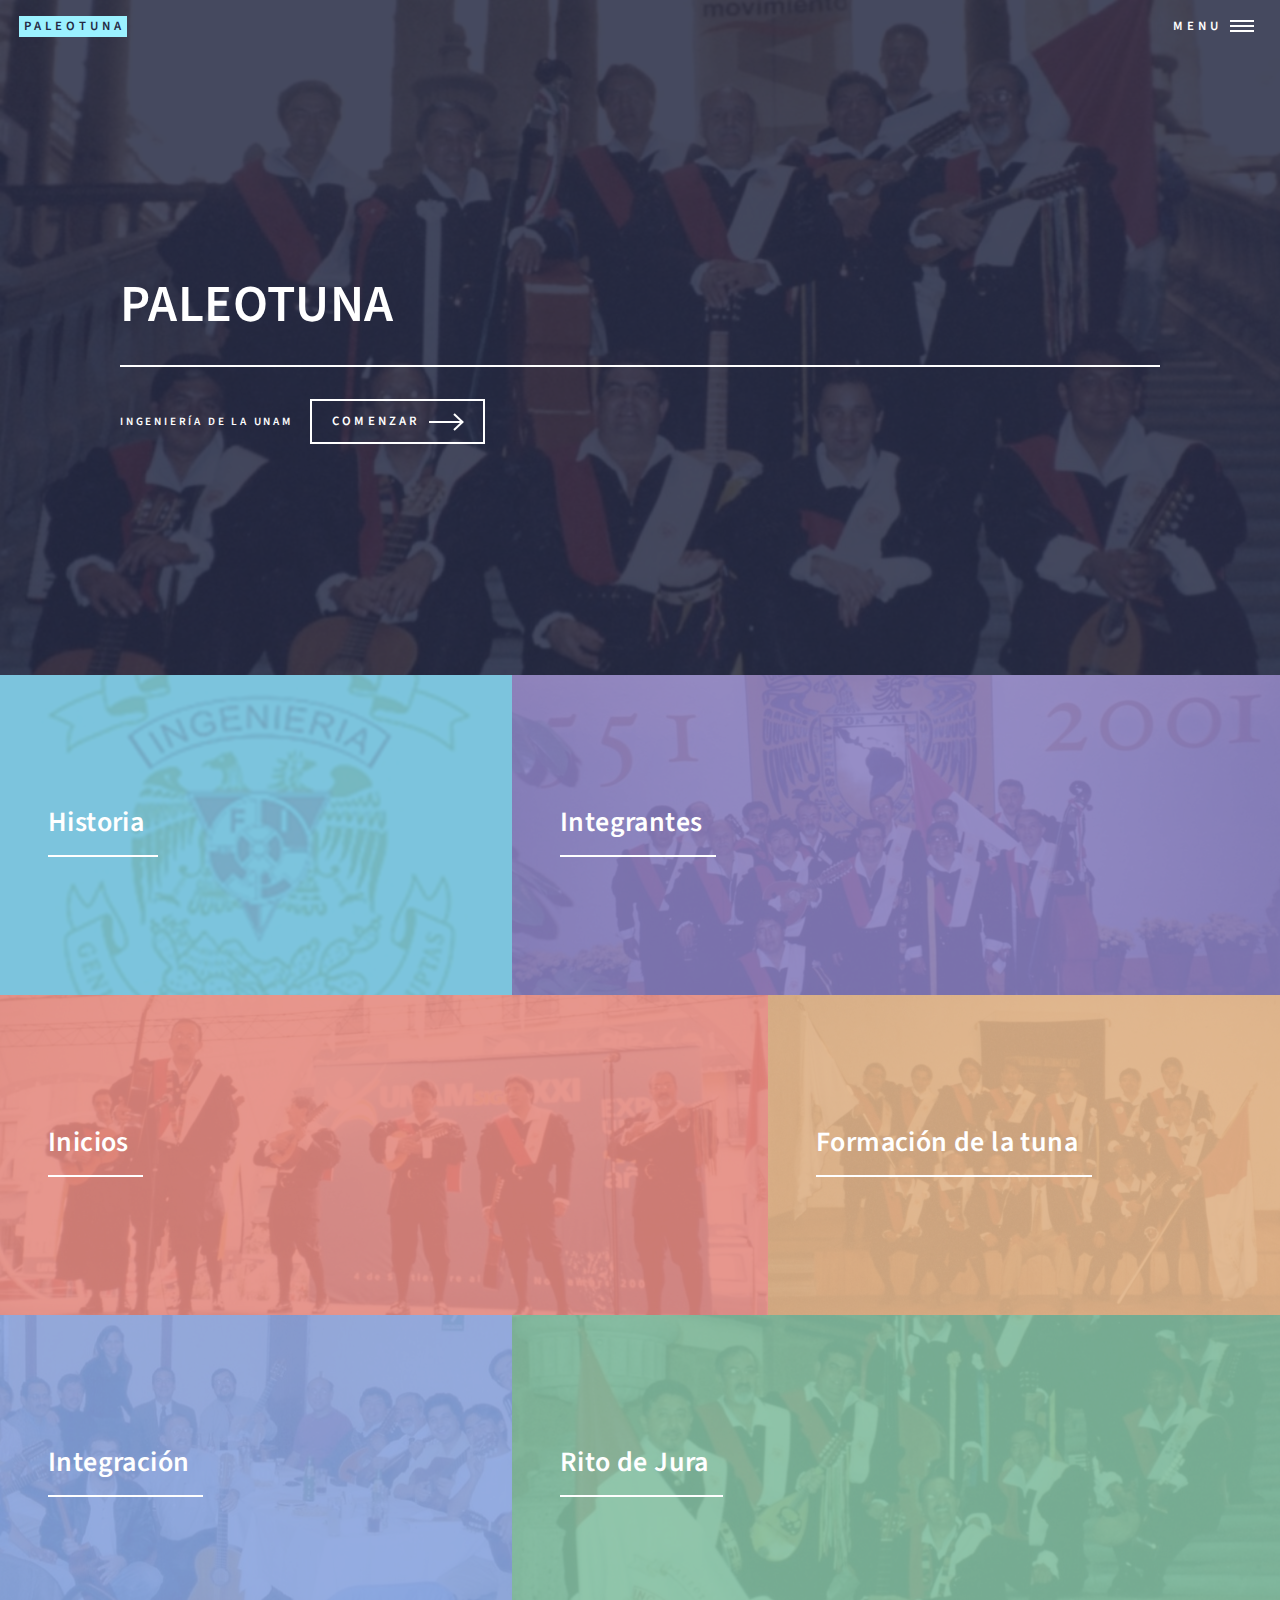
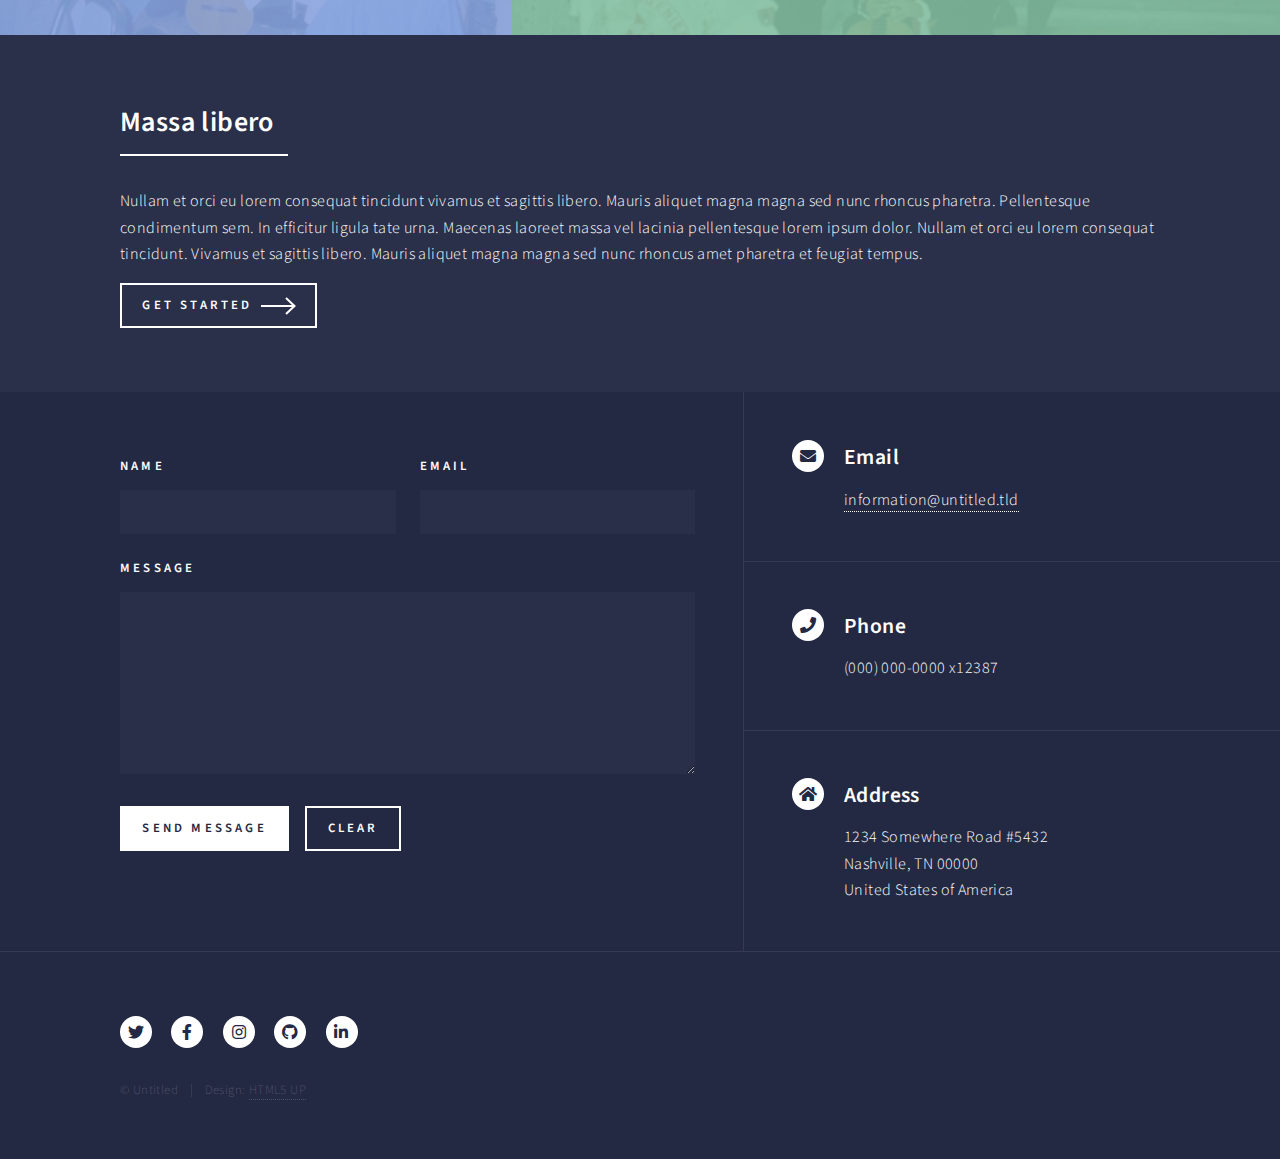
==== commit 4a0a2aeb: "paeloutun" ====
--- a/index.html
+++ b/index.html
@@ -46,10 +46,10 @@
 								<h1>PALEOTUNA</h1>
 							</header>
 							<div class="content">
-								<p>A responsive site template designed by HTML5 UP<br />
-								and released under the Creative Commons.</p>
+								<p>Ingeniería de la UNAM<br />
+								</p>
 								<ul class="actions">
-									<li><a href="#one" class="button next scrolly">Get Started</a></li>
+									<li><a href="#one" class="button next scrolly">COMENZAR</a></li>
 								</ul>
 							</div>
 						</div>
@@ -62,56 +62,56 @@
 							<section id="one" class="tiles">
 								<article>
 									<span class="image">
-										<img src="images/pic01.jpg" alt="" />
-									</span>
-									<header class="major">
-										<h3><a href="landing.html" class="link">Aliquam</a></h3>
-										<p>Ipsum dolor sit amet</p>
-									</header>
-								</article>
-								<article>
-									<span class="image">
-										<img src="images/pic02.jpg" alt="" />
-									</span>
-									<header class="major">
-										<h3><a href="landing.html" class="link">Tempus</a></h3>
-										<p>feugiat amet tempus</p>
-									</header>
-								</article>
-								<article>
-									<span class="image">
-										<img src="images/pic03.jpg" alt="" />
-									</span>
-									<header class="major">
-										<h3><a href="landing.html" class="link">Magna</a></h3>
-										<p>Lorem etiam nullam</p>
-									</header>
-								</article>
-								<article>
-									<span class="image">
-										<img src="images/pic04.jpg" alt="" />
-									</span>
-									<header class="major">
-										<h3><a href="landing.html" class="link">Ipsum</a></h3>
-										<p>Nisl sed aliquam</p>
-									</header>
-								</article>
-								<article>
-									<span class="image">
-										<img src="images/pic05.jpg" alt="" />
-									</span>
-									<header class="major">
-										<h3><a href="landing.html" class="link">Consequat</a></h3>
-										<p>Ipsum dolor sit amet</p>
-									</header>
-								</article>
-								<article>
-									<span class="image">
-										<img src="images/pic06.jpg" alt="" />
-									</span>
-									<header class="major">
-										<h3><a href="landing.html" class="link">Etiam</a></h3>
-										<p>Feugiat amet tempus</p>
+										<img src="images/historia.png" alt="" />
+									</span>
+									<header class="major">
+										<h3><a href="historia.html" class="link">Historia</a></h3>
+										
+									</header>
+								</article>
+								<article>
+									<span class="image">
+										<img src="images/integrantes.jpg" alt="" />
+									</span>
+									<header class="major">
+										<h3><a href="integrantes.html" class="link">Integrantes</a></h3>
+									
+									</header>
+								</article>
+								<article>
+									<span class="image">
+										<img src="images/semblanza1.jpg" alt="" />
+									</span>
+									<header class="major">
+										<h3><a href="inicios.html" class="link">Inicios</a></h3>
+									
+									</header>
+								</article>
+								<article>
+									<span class="image">
+										<img src="images/semblanza.jpg" alt="" />
+									</span>
+									<header class="major">
+										<h3><a href="formacion.html" class="link">Formación de la tuna</a></h3>
+									
+									</header>
+								</article>
+								<article>
+									<span class="image">
+										<img src="images/hotel.jpg" alt="" />
+									</span>
+									<header class="major">
+										<h3><a href="integracion.html" class="link">Integración</a></h3>
+								
+									</header>
+								</article>
+								<article>
+									<span class="image">
+										<img src="images/bannerfin.jpg" alt="" />
+									</span>
+									<header class="major">
+										<h3><a href="rito.html" class="link">Rito de Jura</a></h3>
+									
 									</header>
 								</article>
 							</section>
--- a/assets/css/main.css
+++ b/assets/css/main.css
@@ -177,7 +177,7 @@
 	}
 
 	p {
-		margin: 0 0 2em 0;
+		margin: 0 0 1em 0;
 	}
 
 	h1, h2, h3, h4, h5, h6 {
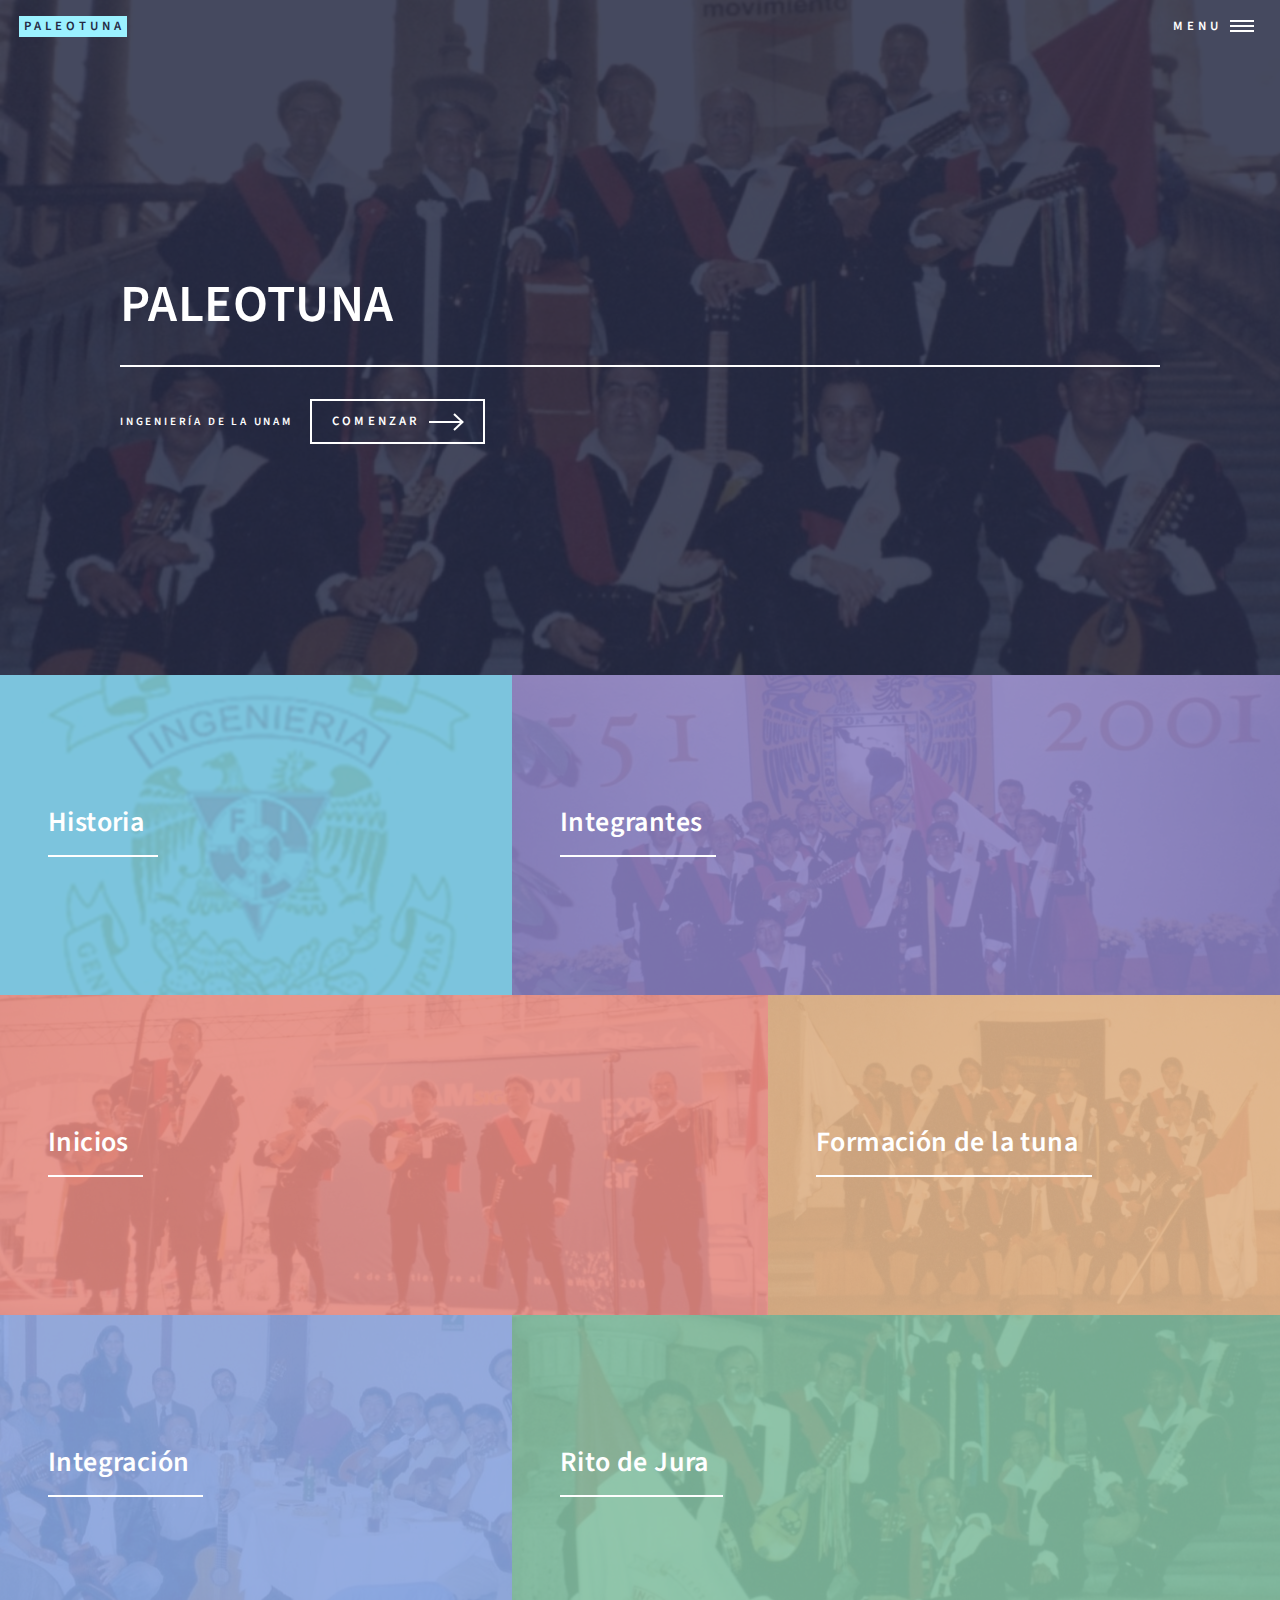
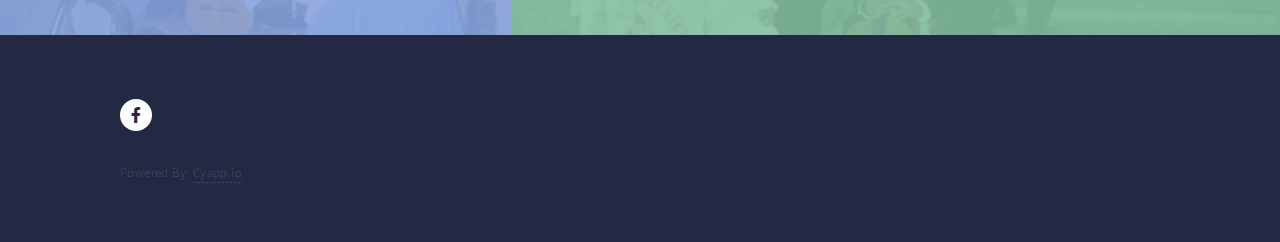
==== commit 5aa10fa7: "v1" ====
--- a/index.html
+++ b/index.html
@@ -5,118 +5,121 @@
 	Free for personal and commercial use under the CCA 3.0 license (html5up.net/license)
 -->
 <html>
-	<head>
-		<title>Paleotuna</title>
-		<meta charset="utf-8" />
-		<meta name="viewport" content="width=device-width, initial-scale=1, user-scalable=no" />
-		<link rel="stylesheet" href="assets/css/main.css" />
-		<noscript><link rel="stylesheet" href="assets/css/noscript.css" /></noscript>
-	</head>
-	<body class="is-preload">
 
-		<!-- Wrapper -->
-			<div id="wrapper">
+<head>
+	<title>Paleotuna</title>
+	<meta charset="utf-8" />
+	<meta name="viewport" content="width=device-width, initial-scale=1, user-scalable=no" />
+	<link rel="stylesheet" href="assets/css/main.css" />
+	<noscript>
+		<link rel="stylesheet" href="assets/css/noscript.css" />
+	</noscript>
+</head>
 
-				<!-- Header -->
-					<header id="header" class="alt">
-						<a href="index.html" class="logo"><strong>Paleotuna</strong> </a>
-						<nav>
-							<a href="#menu">Menu</a>
-						</nav>
+<body class="is-preload">
+
+	<!-- Wrapper -->
+	<div id="wrapper">
+
+		<!-- Header -->
+		<header id="header" class="alt">
+			<a href="index.html" class="logo"><strong>Paleotuna</strong> </a>
+			<nav>
+				<a href="#menu">Menu</a>
+			</nav>
+		</header>
+
+		<!-- Menu -->
+		<nav id="menu">
+			<ul class="links">
+				<li><a href="historia.html">Historia</a></li>
+				<li><a href="integrantes.html">Integrantes</a></li>
+				<li><a href="inicios.html">Inicios</a></li>
+				<li><a href="formacion.html">Formación de la tuna</a></li>
+				<li><a href="integracion.html">Integración</a></li>
+				<li><a href="rito.html">Rito de Jura</a></li>
+			</ul>
+
+		</nav>
+
+		<!-- Banner -->
+		<section id="banner" class="major">
+			<div class="inner">
+				<header class="major">
+					<h1>PALEOTUNA</h1>
+				</header>
+				<div class="content">
+					<p>Ingeniería de la UNAM<br />
+					</p>
+					<ul class="actions">
+						<li><a href="#one" class="button next scrolly">COMENZAR</a></li>
+					</ul>
+				</div>
+			</div>
+		</section>
+
+		<!-- Main -->
+		<div id="main">
+
+			<!-- One -->
+			<section id="one" class="tiles">
+				<article>
+					<span class="image">
+						<img src="images/historia.png" alt="" />
+					</span>
+					<header class="major">
+						<h3><a href="historia.html" class="link">Historia</a></h3>
+
 					</header>
+				</article>
+				<article>
+					<span class="image">
+						<img src="images/integrantes.jpg" alt="" />
+					</span>
+					<header class="major">
+						<h3><a href="integrantes.html" class="link">Integrantes</a></h3>
 
-				<!-- Menu -->
-					<nav id="menu">
-						<ul class="links">
-							<li><a href="index.html">Home</a></li>
-							<li><a href="landing.html">Landing</a></li>
-							<li><a href="generic.html">Generic</a></li>
-							<li><a href="elements.html">Elements</a></li>
-						</ul>
-						<ul class="actions stacked">
-							<li><a href="#" class="button primary fit">Get Started</a></li>
-							<li><a href="#" class="button fit">Log In</a></li>
-						</ul>
-					</nav>
+					</header>
+				</article>
+				<article>
+					<span class="image">
+						<img src="images/semblanza1.jpg" alt="" />
+					</span>
+					<header class="major">
+						<h3><a href="inicios.html" class="link">Inicios</a></h3>
 
-				<!-- Banner -->
-					<section id="banner" class="major">
-						<div class="inner">
-							<header class="major">
-								<h1>PALEOTUNA</h1>
-							</header>
-							<div class="content">
-								<p>Ingeniería de la UNAM<br />
-								</p>
-								<ul class="actions">
-									<li><a href="#one" class="button next scrolly">COMENZAR</a></li>
-								</ul>
-							</div>
-						</div>
-					</section>
+					</header>
+				</article>
+				<article>
+					<span class="image">
+						<img src="images/semblanza.jpg" alt="" />
+					</span>
+					<header class="major">
+						<h3><a href="formacion.html" class="link">Formación de la tuna</a></h3>
 
-				<!-- Main -->
-					<div id="main">
+					</header>
+				</article>
+				<article>
+					<span class="image">
+						<img src="images/hotel.jpg" alt="" />
+					</span>
+					<header class="major">
+						<h3><a href="integracion.html" class="link">Integración</a></h3>
 
-						<!-- One -->
-							<section id="one" class="tiles">
-								<article>
-									<span class="image">
-										<img src="images/historia.png" alt="" />
-									</span>
-									<header class="major">
-										<h3><a href="historia.html" class="link">Historia</a></h3>
-										
-									</header>
-								</article>
-								<article>
-									<span class="image">
-										<img src="images/integrantes.jpg" alt="" />
-									</span>
-									<header class="major">
-										<h3><a href="integrantes.html" class="link">Integrantes</a></h3>
-									
-									</header>
-								</article>
-								<article>
-									<span class="image">
-										<img src="images/semblanza1.jpg" alt="" />
-									</span>
-									<header class="major">
-										<h3><a href="inicios.html" class="link">Inicios</a></h3>
-									
-									</header>
-								</article>
-								<article>
-									<span class="image">
-										<img src="images/semblanza.jpg" alt="" />
-									</span>
-									<header class="major">
-										<h3><a href="formacion.html" class="link">Formación de la tuna</a></h3>
-									
-									</header>
-								</article>
-								<article>
-									<span class="image">
-										<img src="images/hotel.jpg" alt="" />
-									</span>
-									<header class="major">
-										<h3><a href="integracion.html" class="link">Integración</a></h3>
-								
-									</header>
-								</article>
-								<article>
-									<span class="image">
-										<img src="images/bannerfin.jpg" alt="" />
-									</span>
-									<header class="major">
-										<h3><a href="rito.html" class="link">Rito de Jura</a></h3>
-									
-									</header>
-								</article>
-							</section>
+					</header>
+				</article>
+				<article>
+					<span class="image">
+						<img src="images/bannerfin.jpg" alt="" />
+					</span>
+					<header class="major">
+						<h3><a href="rito.html" class="link">Rito de Jura</a></h3>
 
-						<!-- Two -->
+					</header>
+				</article>
+			</section>
+
+			<!-- Two 
 							<section id="two">
 								<div class="inner">
 									<header class="major">
@@ -128,88 +131,37 @@
 									</ul>
 								</div>
 							</section>
+-->
+		</div>
 
-					</div>
 
-				<!-- Contact -->
-					<section id="contact">
-						<div class="inner">
-							<section>
-								<form method="post" action="#">
-									<div class="fields">
-										<div class="field half">
-											<label for="name">Name</label>
-											<input type="text" name="name" id="name" />
-										</div>
-										<div class="field half">
-											<label for="email">Email</label>
-											<input type="text" name="email" id="email" />
-										</div>
-										<div class="field">
-											<label for="message">Message</label>
-											<textarea name="message" id="message" rows="6"></textarea>
-										</div>
-									</div>
-									<ul class="actions">
-										<li><input type="submit" value="Send Message" class="primary" /></li>
-										<li><input type="reset" value="Clear" /></li>
-									</ul>
-								</form>
-							</section>
-							<section class="split">
-								<section>
-									<div class="contact-method">
-										<span class="icon solid alt fa-envelope"></span>
-										<h3>Email</h3>
-										<a href="#">information@untitled.tld</a>
-									</div>
-								</section>
-								<section>
-									<div class="contact-method">
-										<span class="icon solid alt fa-phone"></span>
-										<h3>Phone</h3>
-										<span>(000) 000-0000 x12387</span>
-									</div>
-								</section>
-								<section>
-									<div class="contact-method">
-										<span class="icon solid alt fa-home"></span>
-										<h3>Address</h3>
-										<span>1234 Somewhere Road #5432<br />
-										Nashville, TN 00000<br />
-										United States of America</span>
-									</div>
-								</section>
-							</section>
-						</div>
-					</section>
 
-				<!-- Footer -->
-					<footer id="footer">
-						<div class="inner">
-							<ul class="icons">
-								<li><a href="#" class="icon brands alt fa-twitter"><span class="label">Twitter</span></a></li>
-								<li><a href="#" class="icon brands alt fa-facebook-f"><span class="label">Facebook</span></a></li>
-								<li><a href="#" class="icon brands alt fa-instagram"><span class="label">Instagram</span></a></li>
-								<li><a href="#" class="icon brands alt fa-github"><span class="label">GitHub</span></a></li>
-								<li><a href="#" class="icon brands alt fa-linkedin-in"><span class="label">LinkedIn</span></a></li>
-							</ul>
-							<ul class="copyright">
-								<li>&copy; Untitled</li><li>Design: <a href="https://html5up.net">HTML5 UP</a></li>
-							</ul>
-						</div>
-					</footer>
+		<!-- Footer -->
+		<!-- Footer -->
+		<footer id="footer">
+			<div class="inner">
+				<ul class="icons">
+					<li><a target="_blank" href="https://www.facebook.com/Paleotuna"
+							class="icon brands alt fa-facebook-f"><span class="label">Facebook</span></a></li>
+				</ul>
+				<ul class="copyright">
 
+					<li>Powered By: <a target="_blank" href="https://cyapp.io">Cyapp.io</a></li>
+				</ul>
 			</div>
+		</footer>
 
-		<!-- Scripts -->
-			<script src="assets/js/jquery.min.js"></script>
-			<script src="assets/js/jquery.scrolly.min.js"></script>
-			<script src="assets/js/jquery.scrollex.min.js"></script>
-			<script src="assets/js/browser.min.js"></script>
-			<script src="assets/js/breakpoints.min.js"></script>
-			<script src="assets/js/util.js"></script>
-			<script src="assets/js/main.js"></script>
+	</div>
 
-	</body>
+	<!-- Scripts -->
+	<script src="assets/js/jquery.min.js"></script>
+	<script src="assets/js/jquery.scrolly.min.js"></script>
+	<script src="assets/js/jquery.scrollex.min.js"></script>
+	<script src="assets/js/browser.min.js"></script>
+	<script src="assets/js/breakpoints.min.js"></script>
+	<script src="assets/js/util.js"></script>
+	<script src="assets/js/main.js"></script>
+
+</body>
+
 </html>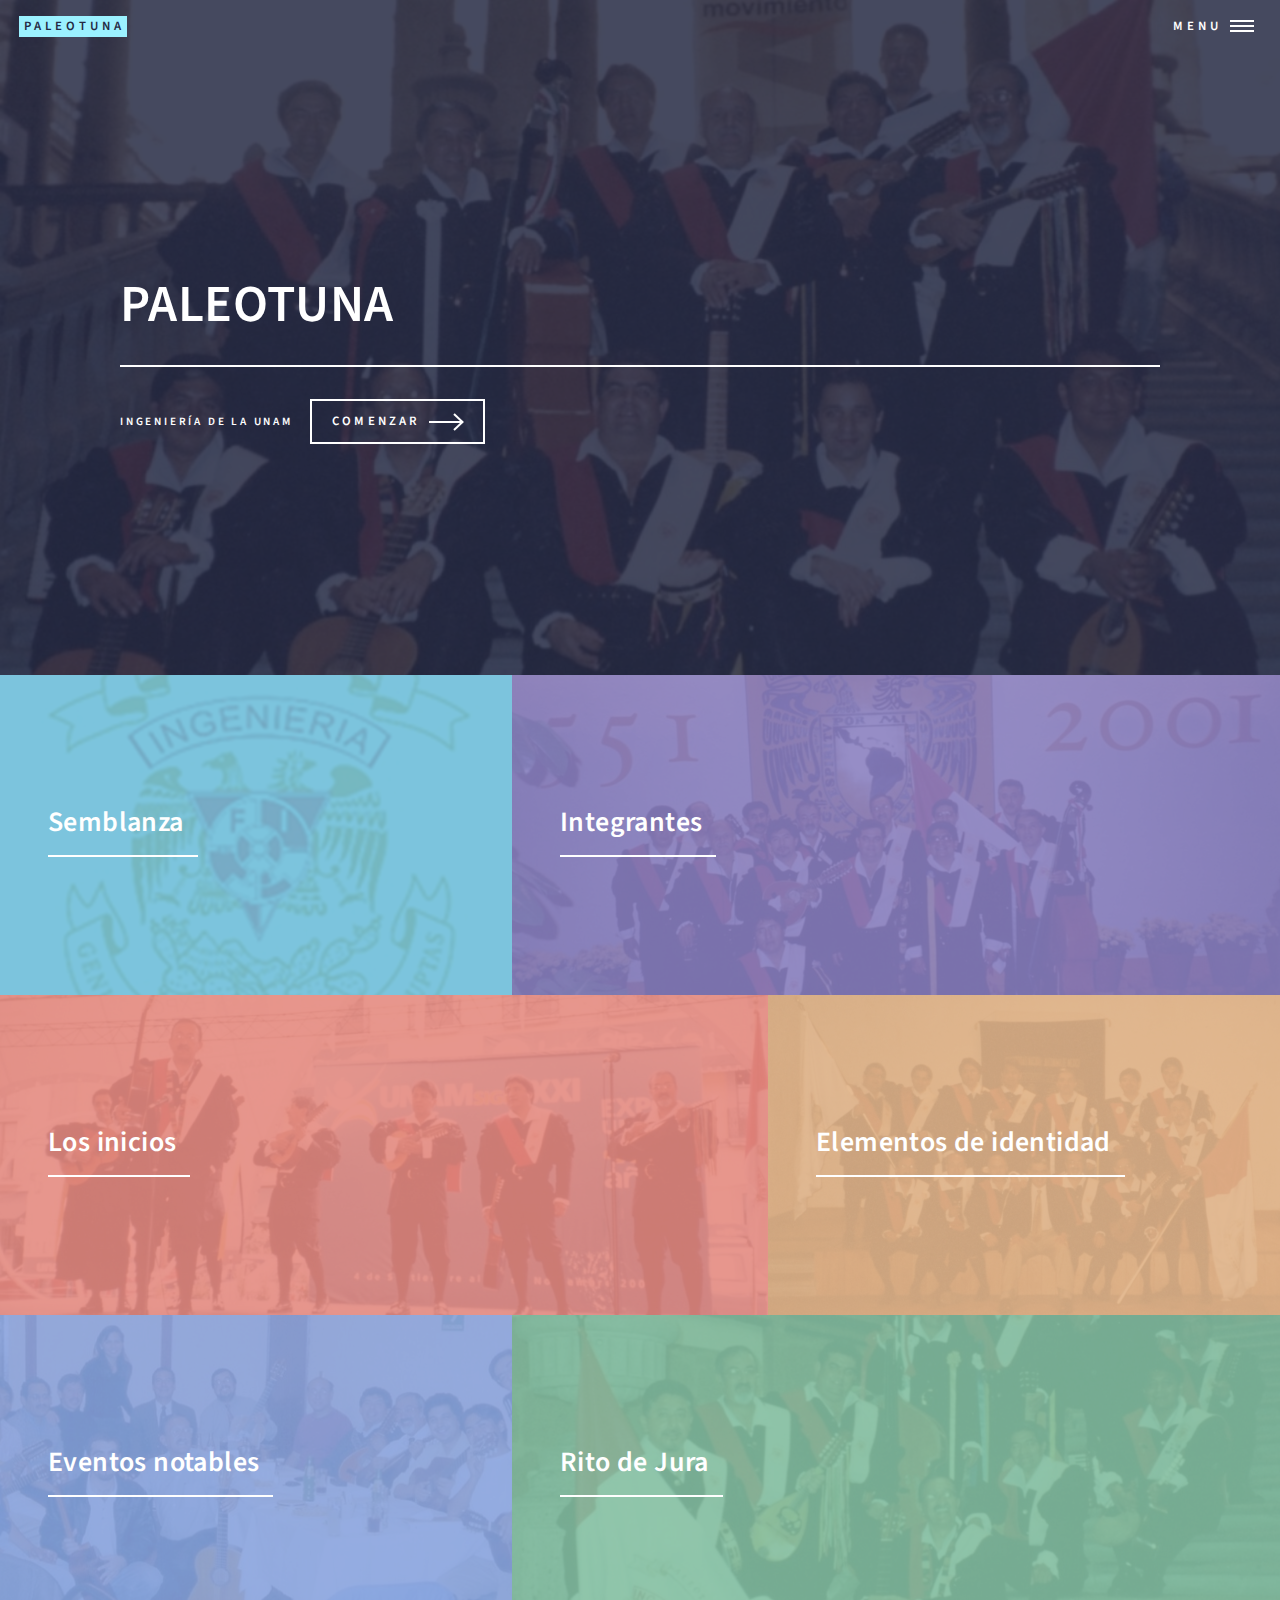
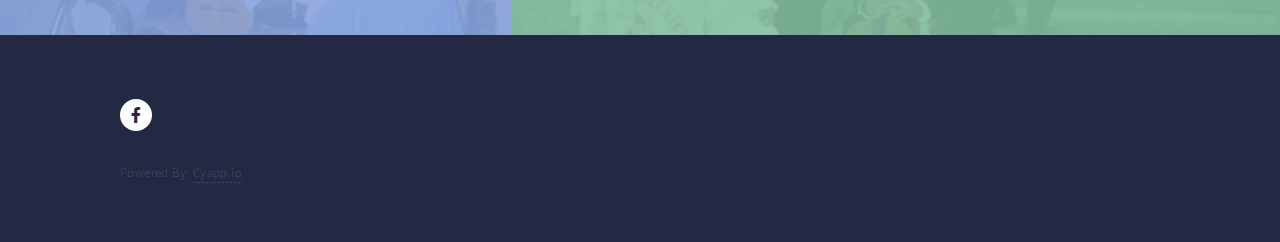
==== commit cc8cb1b0: "oka" ====
--- a/index.html
+++ b/index.html
@@ -32,11 +32,12 @@
 		<!-- Menu -->
 		<nav id="menu">
 			<ul class="links">
-				<li><a href="historia.html">Historia</a></li>
+				
+				<li><a href="semblanza.html">Semblanza</a></li>
 				<li><a href="integrantes.html">Integrantes</a></li>
-				<li><a href="inicios.html">Inicios</a></li>
-				<li><a href="formacion.html">Formación de la tuna</a></li>
-				<li><a href="integracion.html">Integración</a></li>
+				<li><a href="inicios.html">Los inicios</a></li>
+				<li><a href="elementos_identidad.html">Elementos de identidad</a></li>
+				<li><a href="eventos.html">Eventos notables</a></li>
 				<li><a href="rito.html">Rito de Jura</a></li>
 			</ul>
 
@@ -68,7 +69,7 @@
 						<img src="images/historia.png" alt="" />
 					</span>
 					<header class="major">
-						<h3><a href="historia.html" class="link">Historia</a></h3>
+						<h3><a href="semblanza.html" class="link">Semblanza</a></h3>
 
 					</header>
 				</article>
@@ -86,7 +87,7 @@
 						<img src="images/semblanza1.jpg" alt="" />
 					</span>
 					<header class="major">
-						<h3><a href="inicios.html" class="link">Inicios</a></h3>
+						<h3><a href="inicios.html" class="link">Los inicios</a></h3>
 
 					</header>
 				</article>
@@ -95,7 +96,7 @@
 						<img src="images/semblanza.jpg" alt="" />
 					</span>
 					<header class="major">
-						<h3><a href="formacion.html" class="link">Formación de la tuna</a></h3>
+						<h3><a href="elementos_identidad.html" class="link">Elementos de identidad</a></h3>
 
 					</header>
 				</article>
@@ -104,7 +105,7 @@
 						<img src="images/hotel.jpg" alt="" />
 					</span>
 					<header class="major">
-						<h3><a href="integracion.html" class="link">Integración</a></h3>
+						<h3><a href="eventos.html" class="link">Eventos notables</a></h3>
 
 					</header>
 				</article>
